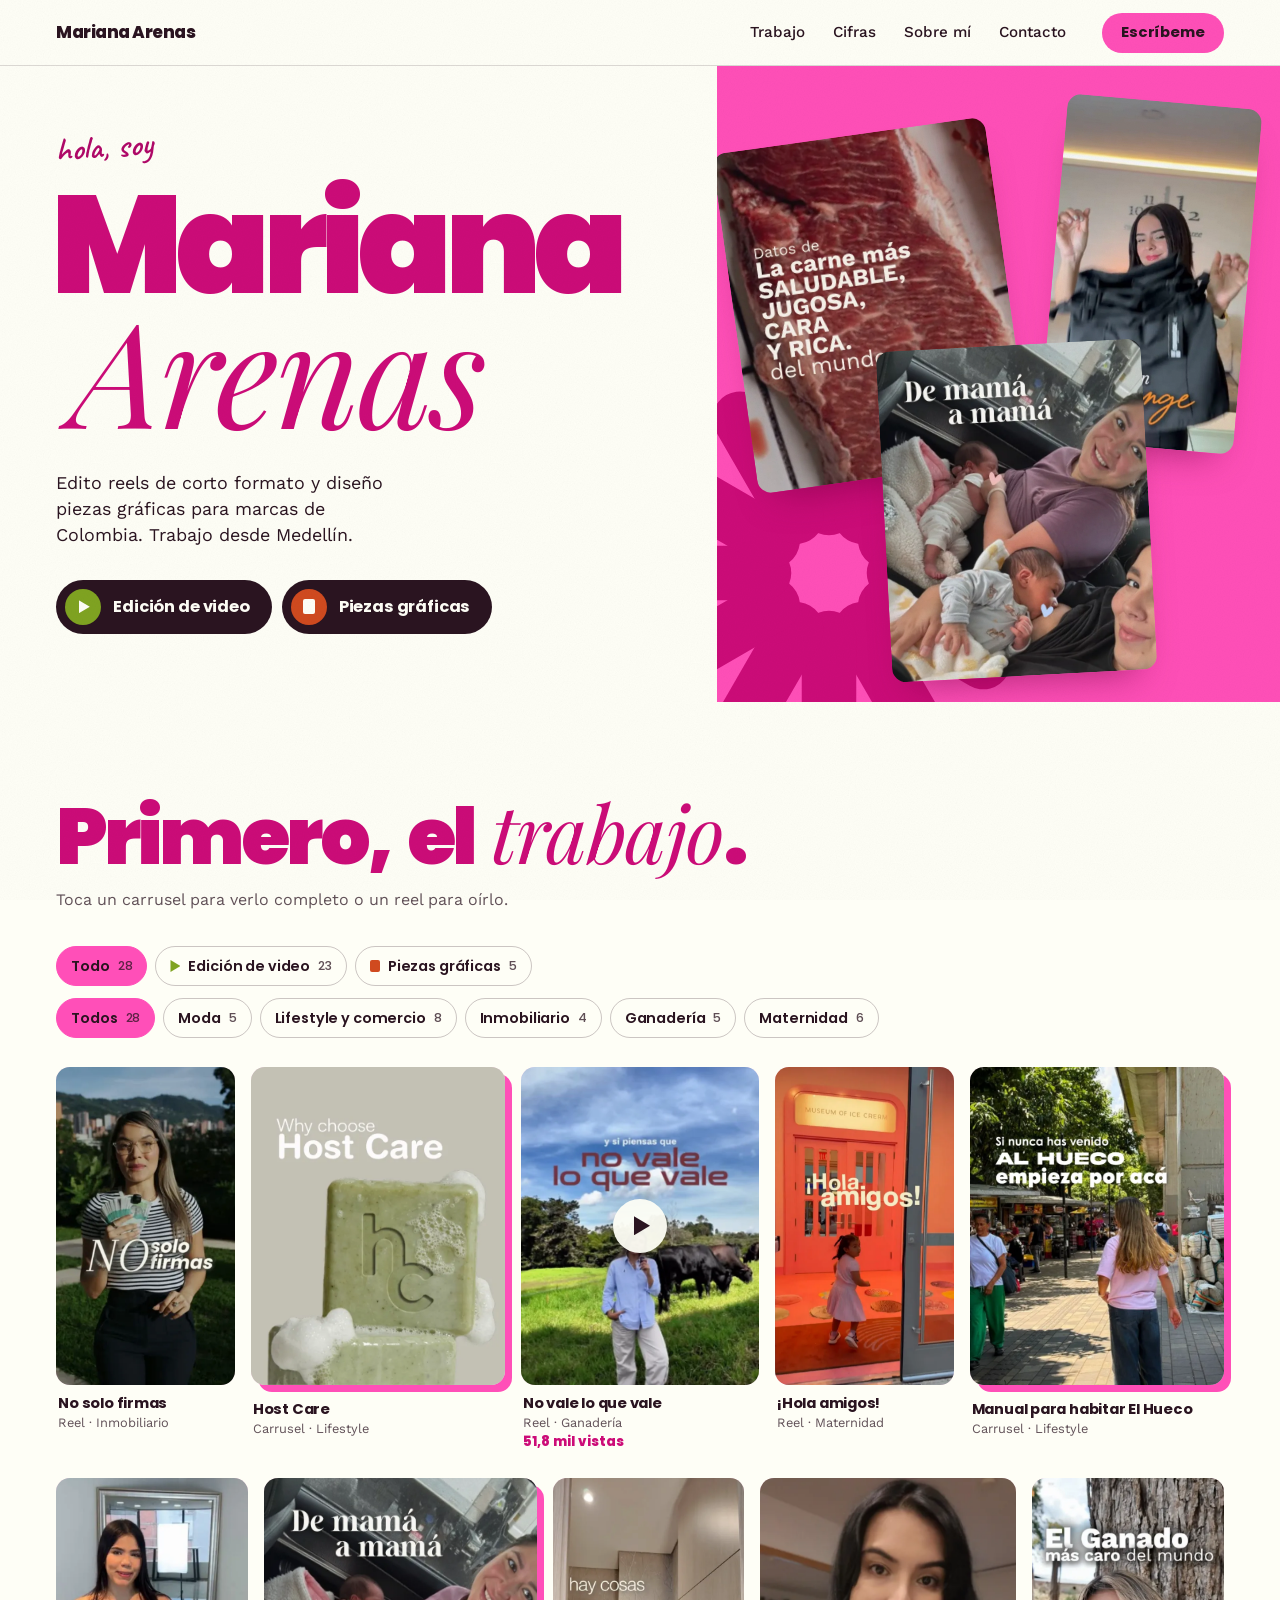
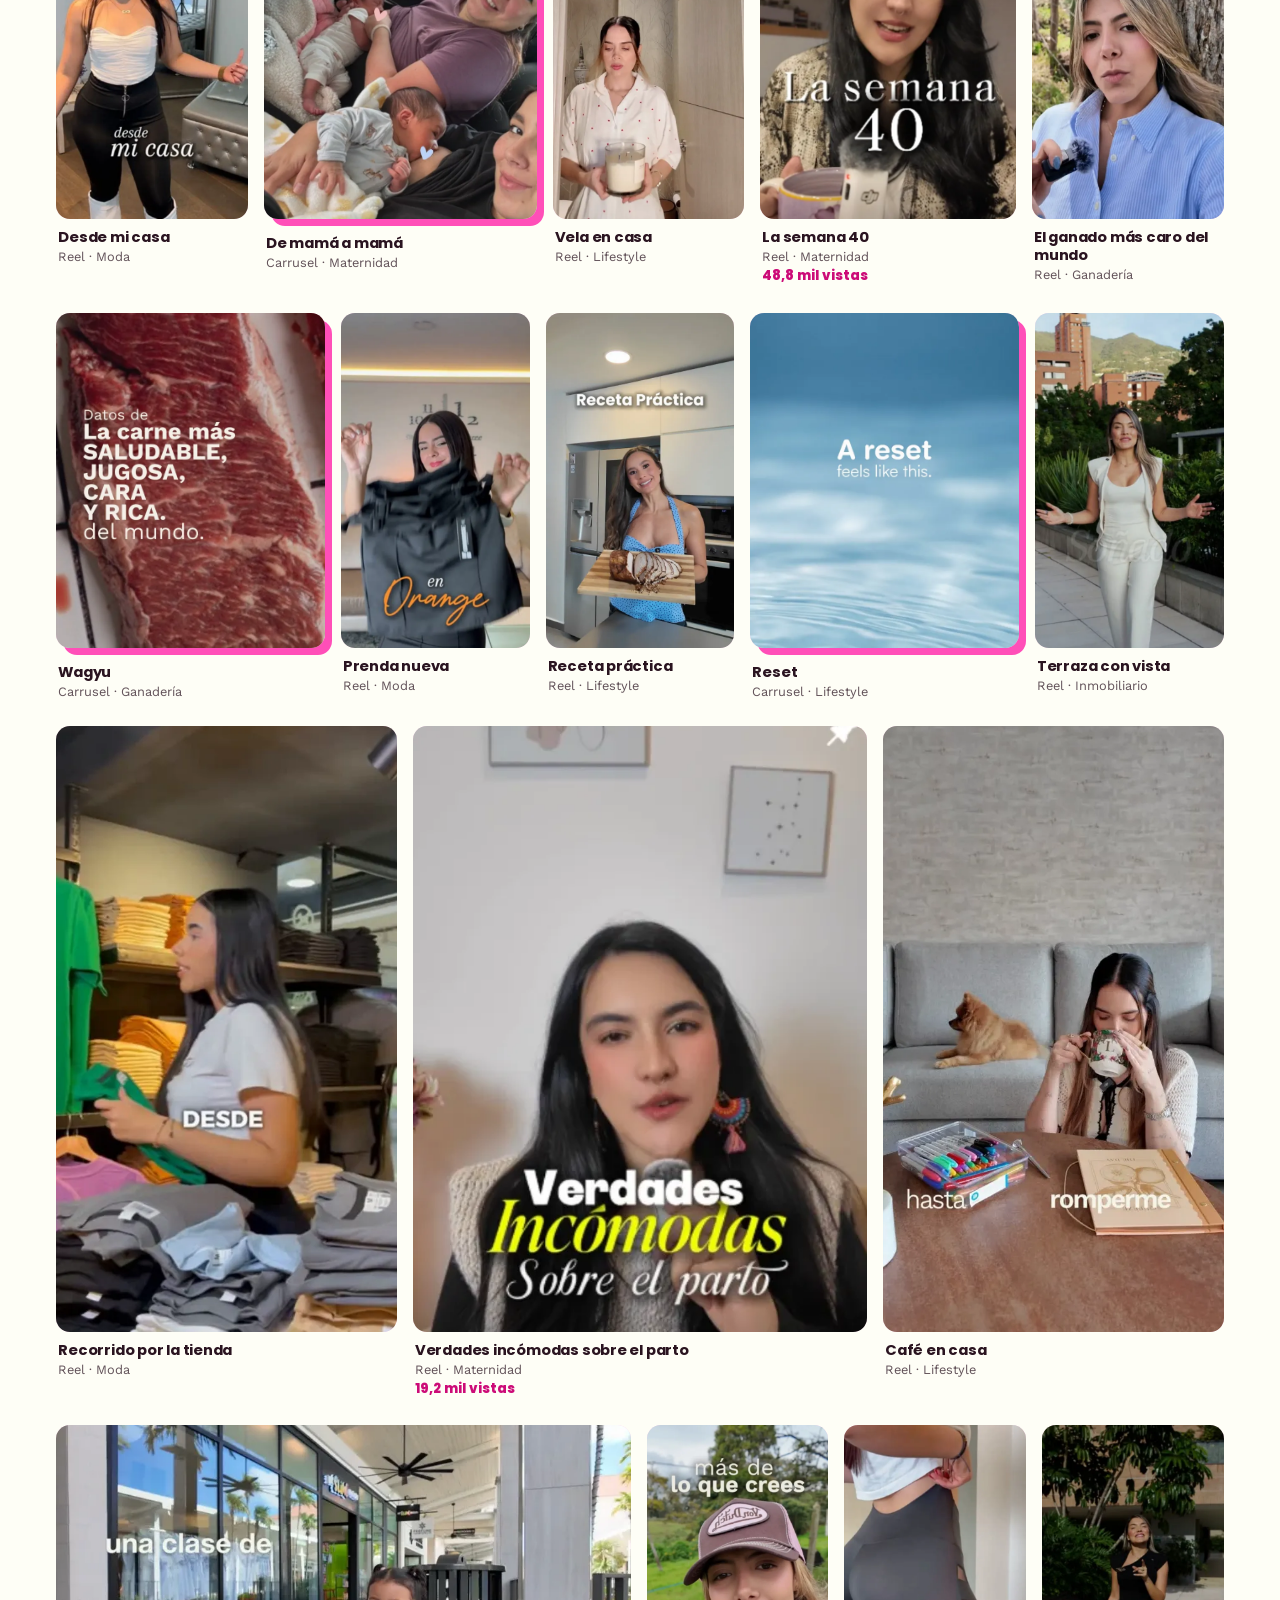
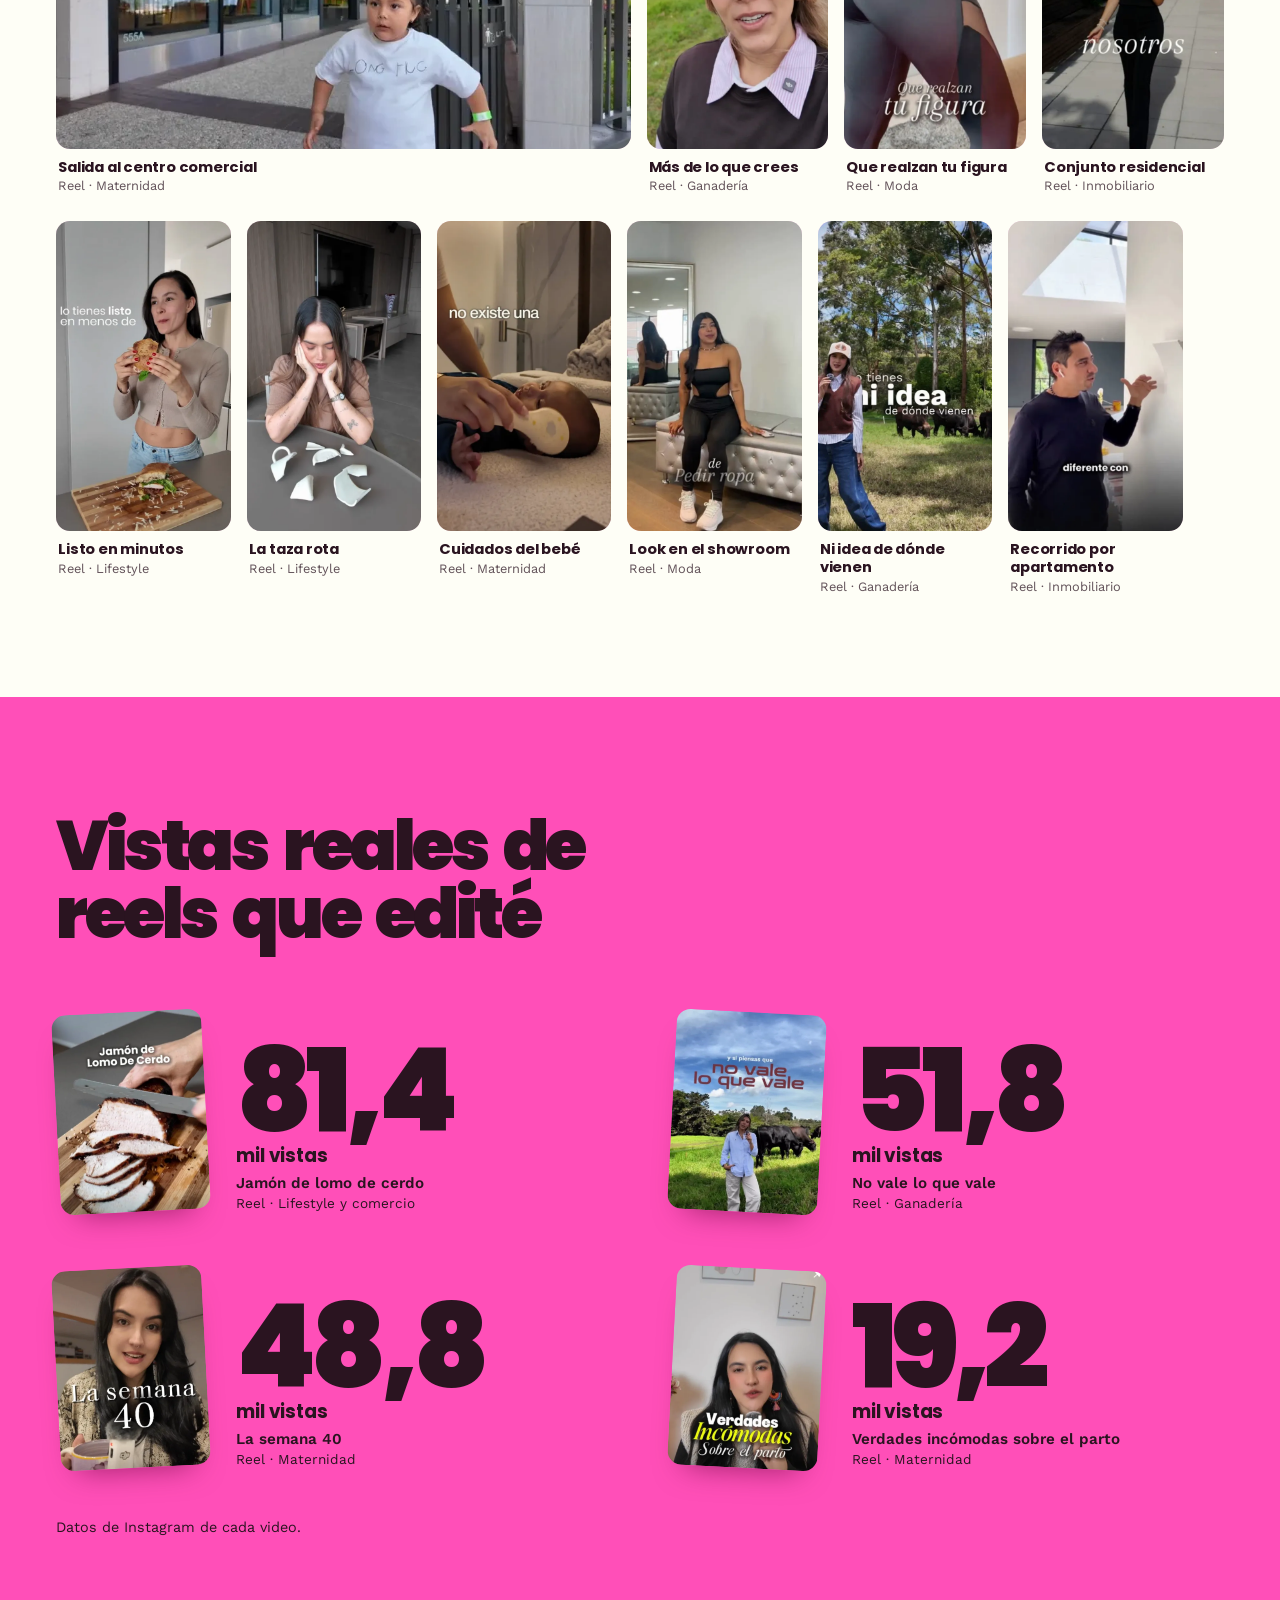
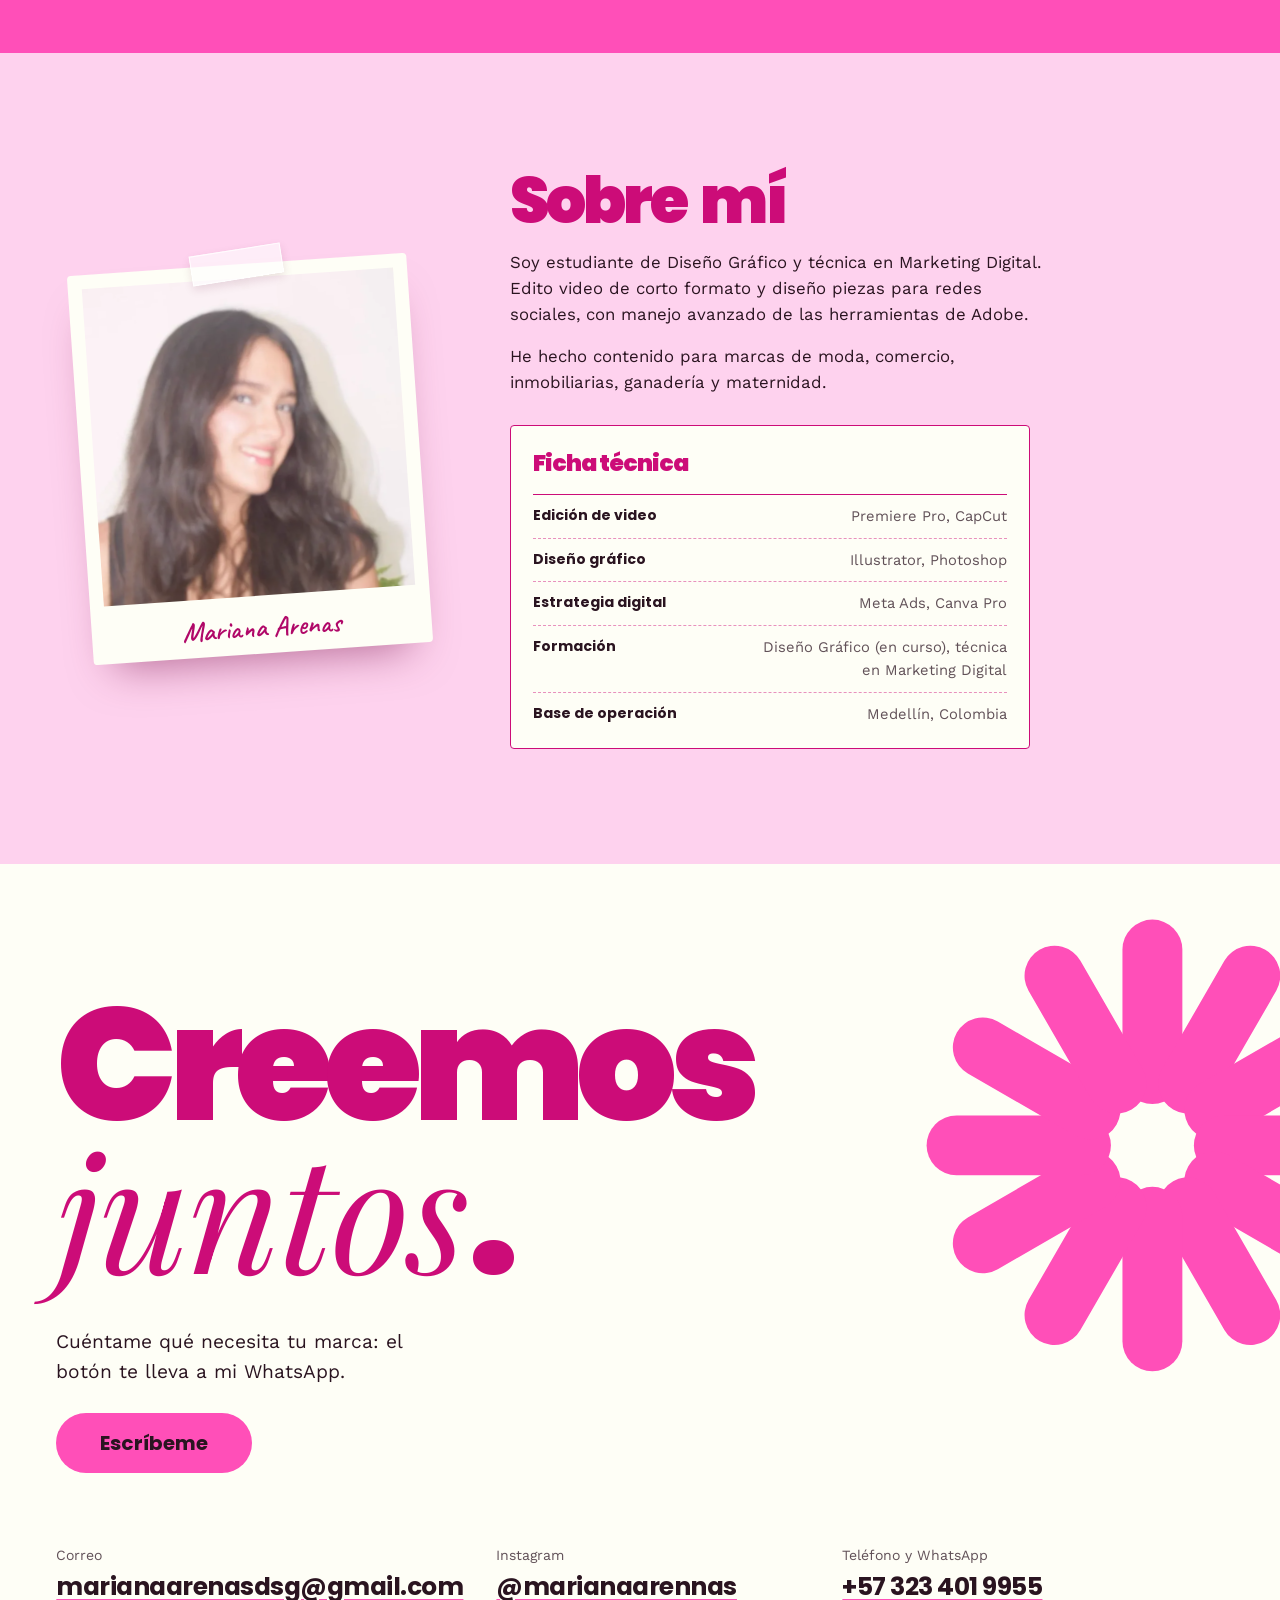
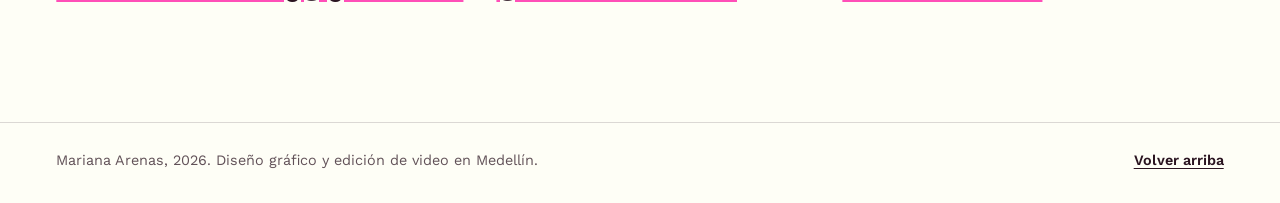
==== index.html @ 86a8c1e4 "first commit" ====
<!DOCTYPE html>
<html lang="es-CO">
<head>
<meta charset="UTF-8">
<meta name="viewport" content="width=device-width, initial-scale=1">
<title>Mariana Arenas | Edición de reels y piezas gráficas</title>
<meta name="description" content="Portafolio de Mariana Arenas, diseñadora gráfica en Medellín. Edición de reels de corto formato y piezas gráficas para marcas de moda, comercio, inmobiliario, ganadería y maternidad.">
<meta name="color-scheme" content="light">
<meta name="theme-color" content="#FF4FB8">
<meta property="og:type" content="website">
<meta property="og:locale" content="es_CO">
<meta property="og:title" content="Mariana Arenas | Reels y piezas gráficas">
<meta property="og:description" content="Edito reels de corto formato y diseño piezas gráficas para marcas de Colombia. Trabajo desde Medellín.">
<link rel="icon" href="data:image/svg+xml,%3Csvg xmlns='http://www.w3.org/2000/svg' viewBox='-50 -50 100 100'%3E%3Cg fill='%23CC0C78'%3E%3Crect x='-6.5' y='-49' width='13' height='40' rx='6.5'/%3E%3Crect x='-6.5' y='-49' width='13' height='40' rx='6.5' transform='rotate(30)'/%3E%3Crect x='-6.5' y='-49' width='13' height='40' rx='6.5' transform='rotate(60)'/%3E%3Crect x='-6.5' y='-49' width='13' height='40' rx='6.5' transform='rotate(90)'/%3E%3Crect x='-6.5' y='-49' width='13' height='40' rx='6.5' transform='rotate(120)'/%3E%3Crect x='-6.5' y='-49' width='13' height='40' rx='6.5' transform='rotate(150)'/%3E%3Crect x='-6.5' y='-49' width='13' height='40' rx='6.5' transform='rotate(180)'/%3E%3Crect x='-6.5' y='-49' width='13' height='40' rx='6.5' transform='rotate(210)'/%3E%3Crect x='-6.5' y='-49' width='13' height='40' rx='6.5' transform='rotate(240)'/%3E%3Crect x='-6.5' y='-49' width='13' height='40' rx='6.5' transform='rotate(270)'/%3E%3Crect x='-6.5' y='-49' width='13' height='40' rx='6.5' transform='rotate(300)'/%3E%3Crect x='-6.5' y='-49' width='13' height='40' rx='6.5' transform='rotate(330)'/%3E%3C/g%3E%3C/svg%3E">
<link rel="preconnect" href="https://fonts.googleapis.com">
<link rel="preconnect" href="https://fonts.gstatic.com" crossorigin>
<link rel="stylesheet" href="https://fonts.googleapis.com/css2?family=Caveat:wght@600&family=Playfair+Display:ital,wght@1,400;1,500&family=Poppins:wght@600;700;800;900&family=Work+Sans:wght@400;500;600&display=swap">
<link rel="preload" as="image" href="img/wagyu-portada.webp" type="image/webp">
<link rel="stylesheet" href="styles.css">
<script src="work.js" defer></script>
<script src="main.js" defer></script>
</head>
<body>

<!-- Ornamento floral de la identidad (se usa dos veces: portada y contacto) -->
<svg class="sprite" aria-hidden="true" focusable="false">
  <symbol id="flor" viewBox="-50 -50 100 100">
    <rect x="-6.5" y="-49" width="13" height="40" rx="6.5"/>
    <rect x="-6.5" y="-49" width="13" height="40" rx="6.5" transform="rotate(30)"/>
    <rect x="-6.5" y="-49" width="13" height="40" rx="6.5" transform="rotate(60)"/>
    <rect x="-6.5" y="-49" width="13" height="40" rx="6.5" transform="rotate(90)"/>
    <rect x="-6.5" y="-49" width="13" height="40" rx="6.5" transform="rotate(120)"/>
    <rect x="-6.5" y="-49" width="13" height="40" rx="6.5" transform="rotate(150)"/>
    <rect x="-6.5" y="-49" width="13" height="40" rx="6.5" transform="rotate(180)"/>
    <rect x="-6.5" y="-49" width="13" height="40" rx="6.5" transform="rotate(210)"/>
    <rect x="-6.5" y="-49" width="13" height="40" rx="6.5" transform="rotate(240)"/>
    <rect x="-6.5" y="-49" width="13" height="40" rx="6.5" transform="rotate(270)"/>
    <rect x="-6.5" y="-49" width="13" height="40" rx="6.5" transform="rotate(300)"/>
    <rect x="-6.5" y="-49" width="13" height="40" rx="6.5" transform="rotate(330)"/>
  </symbol>
</svg>

<a class="saltar" href="#trabajo">Saltar al trabajo</a>

<header class="cabecera">
  <a class="marca" href="#inicio">Mariana Arenas</a>
  <nav class="nav" aria-label="Secciones">
    <a href="#trabajo">Trabajo</a>
    <a href="#cifras">Cifras</a>
    <a href="#sobre-mi">Sobre mí</a>
    <a href="#contacto">Contacto</a>
  </nav>
  <a class="boton boton--rosa boton--compacto" href="https://wa.me/573234019955?text=Hola%20Mariana%2C%20vi%20tu%20portafolio%20y%20quiero%20hablar%20de%20un%20proyecto." target="_blank" rel="noopener">Escríbeme</a>
</header>

<main id="contenido">

  <!-- PORTADA -->
  <section class="hero" id="inicio" aria-labelledby="hero-titulo">
    <div class="hero__texto">
      <p class="hero__saludo">hola, soy</p>
      <h1 class="hero__titulo" id="hero-titulo">
        <span class="hero__nombre">Mariana</span>
        <span class="hero__apellido">Arenas</span>
      </h1>
      <p class="hero__lead">Edito reels de corto formato y diseño piezas gráficas para marcas de Colombia. Trabajo desde Medellín.</p>
      <div class="hero__servicios" role="group" aria-label="Ver trabajo por servicio">
        <a class="servicio servicio--video" href="#trabajo" data-ver-servicio="video">
          <span class="servicio__icono" aria-hidden="true"></span>
          Edición de video
        </a>
        <a class="servicio servicio--grafico" href="#trabajo" data-ver-servicio="grafico">
          <span class="servicio__icono" aria-hidden="true"></span>
          Piezas gráficas
        </a>
      </div>
    </div>

    <div class="hero__collage">
      <div class="collage__escenario">
        <svg class="flor flor--hero" aria-hidden="true" focusable="false"><use href="#flor"/></svg>
        <figure class="collage__pieza collage__pieza--macro">
          <img src="img/wagyu-portada.webp" width="640" height="800" fetchpriority="high"
               alt="Carrusel Wagyu: macro de carne marmoleada con el texto «Datos de la carne más saludable, jugosa, cara y rica del mundo».">
        </figure>
        <figure class="collage__pieza collage__pieza--reel">
          <img src="img/reel-moda-2.webp" width="540" height="1112"
               alt="Reel de moda: mujer mostrando una prenda negra, con el texto «en Orange».">
        </figure>
        <figure class="collage__pieza collage__pieza--mama">
          <img src="img/mama-portada.webp" width="640" height="800"
               alt="Carrusel De mamá a mamá: dos mamás lactando a sus bebés dentro de un carro.">
        </figure>
      </div>
    </div>
  </section>

  <!-- REJILLA DE TRABAJO -->
  <section class="trabajo" id="trabajo" aria-labelledby="trabajo-titulo" tabindex="-1">
    <div class="envoltura">
      <h2 class="titulo-seccion" id="trabajo-titulo">Primero, el <em class="serif">trabajo</em>.</h2>
      <p class="trabajo__ayuda" id="trabajo-ayuda">Toca un carrusel para verlo completo.</p>

      <div class="filtros" id="filtros" role="group" aria-label="Filtrar trabajo"></div>
      <p class="sr-only" id="filtros-estado" aria-live="polite"></p>

      <ul class="rejilla" id="rejilla" aria-label="Proyectos"></ul>
      <p class="rejilla__vacia" id="rejilla-vacia" hidden>No hay piezas con esa combinación todavía.</p>

      <noscript>
        <p class="rejilla__vacia">Activa JavaScript para ver la rejilla de trabajo, o mira mis reels en
          <a href="https://instagram.com/marianaarennas">@marianaarennas</a>.</p>
      </noscript>
    </div>
  </section>

  <!-- CIFRAS -->
  <section class="cifras" id="cifras" aria-labelledby="cifras-titulo">
    <div class="envoltura">
      <h2 class="cifras__titulo" id="cifras-titulo">Vistas reales de reels que edité</h2>
      <ul class="cifras__lista" id="cifras-lista"></ul>
      <p class="cifras__nota">Datos de Instagram de cada video.</p>
    </div>
  </section>

  <!-- SOBRE MÍ -->
  <section class="sobre" id="sobre-mi" aria-labelledby="sobre-titulo">
    <div class="sobre__envoltura">
      <figure class="polaroid">
        <span class="polaroid__cinta" aria-hidden="true"></span>
        <img src="img/mariana.webp" width="720" height="667" loading="lazy" decoding="async"
             alt="Retrato de Mariana Arenas sonriendo, con el cabello largo y ondulado.">
        <figcaption class="polaroid__nombre">Mariana Arenas</figcaption>
      </figure>

      <div class="sobre__texto">
        <h2 class="sobre__titulo" id="sobre-titulo">Sobre mí</h2>
        <p>Soy estudiante de Diseño Gráfico y técnica en Marketing Digital. Edito video de corto formato y diseño piezas para redes sociales, con manejo avanzado de las herramientas de Adobe.</p>
        <p>He hecho contenido para marcas de moda, comercio, inmobiliarias, ganadería y maternidad.</p>

        <div class="ficha">
          <h3 class="ficha__titulo">Ficha técnica</h3>
          <dl class="ficha__lista">
            <div><dt>Edición de video</dt><dd>Premiere Pro, CapCut</dd></div>
            <div><dt>Diseño gráfico</dt><dd>Illustrator, Photoshop</dd></div>
            <div><dt>Estrategia digital</dt><dd>Meta Ads, Canva Pro</dd></div>
            <div><dt>Formación</dt><dd>Diseño Gráfico (en curso), técnica en Marketing Digital</dd></div>
            <div><dt>Base de operación</dt><dd>Medellín, Colombia</dd></div>
          </dl>
        </div>
      </div>
    </div>
  </section>

  <!-- CONTACTO -->
  <section class="contacto" id="contacto" aria-labelledby="contacto-titulo">
    <svg class="flor flor--contacto" aria-hidden="true" focusable="false"><use href="#flor"/></svg>
    <div class="envoltura contacto__envoltura">
      <h2 class="contacto__titulo" id="contacto-titulo">Creemos <em class="serif">juntos</em>.</h2>
      <p class="contacto__lead">Cuéntame qué necesita tu marca: el botón te lleva a mi WhatsApp.</p>
      <a class="boton boton--rosa boton--grande" href="https://wa.me/573234019955?text=Hola%20Mariana%2C%20vi%20tu%20portafolio%20y%20quiero%20hablar%20de%20un%20proyecto." target="_blank" rel="noopener">Escríbeme</a>

      <ul class="canales">
        <li>
          <span class="canal__tipo">Correo</span>
          <a class="canal__dato" href="mailto:marianaarenasdsg@gmail.com">marianaarenasdsg@gmail.com</a>
        </li>
        <li>
          <span class="canal__tipo">Instagram</span>
          <a class="canal__dato" href="https://instagram.com/marianaarennas" target="_blank" rel="noopener">@marianaarennas</a>
        </li>
        <li>
          <span class="canal__tipo">Teléfono y WhatsApp</span>
          <a class="canal__dato" href="tel:+573234019955">+57 323 401 9955</a>
        </li>
      </ul>
    </div>
  </section>

</main>

<footer class="pie">
  <p>Mariana Arenas, 2026. Diseño gráfico y edición de video en Medellín.</p>
  <a href="#inicio">Volver arriba</a>
</footer>

<!-- Modal de proyecto: el embed de Canva se crea al abrir y se destruye al cerrar -->
<dialog class="modal" id="modal" aria-labelledby="modal-titulo">
  <div class="modal__panel">
    <button class="modal__cerrar" id="modal-cerrar" type="button" aria-label="Cerrar"><span aria-hidden="true"></span></button>
    <div class="modal__visor" id="modal-visor"></div>
    <div class="modal__info">
      <p class="modal__kicker" id="modal-kicker"></p>
      <h2 class="modal__titulo" id="modal-titulo"></h2>
      <p class="modal__meta" id="modal-meta"></p>
      <p class="modal__desc" id="modal-desc"></p>
      <div class="modal__acciones">
        <a class="boton boton--rosa" id="modal-escribeme" href="https://wa.me/573234019955" target="_blank" rel="noopener">Escríbeme</a>
        <a class="boton boton--linea" id="modal-canva" href="https://www.canva.com" target="_blank" rel="noopener" hidden>Abrir en Canva</a>
      </div>
    </div>
  </div>
</dialog>

</body>
</html>
---- styles.css ----
/* ============================================================
   TOKENS
   ============================================================ */
:root {
  --pink-bright: #FF4FB8;   /* protagonista: fondos plenos, estados activos */
  --pink-hot: #CC0C78;      /* titulares sobre crema, enlaces */
  --pink-deep: #B00868;     /* anillo de foco, hover */
  --pink-pastel: #FED2EE;   /* fondos suaves */
  --cream: #FEFEF6;         /* fondo base */
  --ink: #2A1420;           /* texto */
  --olive: #7FA321;         /* acento escaso: solo eje de video */
  --terracotta: #D04A1F;    /* acento escaso: solo eje gráfico */

  --ink-soft: rgb(42 20 32 / .74);
  --line: rgb(42 20 32 / .16);

  --f-display: 'Poppins', 'Arial Black', system-ui, sans-serif;
  --f-serif: 'Playfair Display', Georgia, 'Times New Roman', serif;
  --f-body: 'Work Sans', system-ui, -apple-system, 'Segoe UI', sans-serif;
  --f-script: 'Caveat', 'Segoe Print', cursive;

  --edge: clamp(16px, 4.4vw, 64px);
  --max: 1320px;
  --header-h: 58px;

  /* Forma: imágenes y tarjetas a 14px, botones y filtros en píldora. */
  --radius: 14px;
  --pill: 999px;

  --focus: var(--pink-deep);
  --ease: cubic-bezier(.22, 1, .36, 1);

  color-scheme: light;
}

@media (min-width: 768px) {
  :root { --header-h: 66px; }
}

/* ============================================================
   BASE
   ============================================================ */
*, *::before, *::after { box-sizing: border-box; }

html {
  -webkit-text-size-adjust: 100%;
  scroll-padding-top: calc(var(--header-h) + 12px);
}

@media (prefers-reduced-motion: no-preference) {
  html { scroll-behavior: smooth; }
}

html:has(.modal[open]) { overflow: hidden; }

body {
  margin: 0;
  background: var(--cream);
  color: var(--ink);
  font-family: var(--f-body);
  font-size: 1rem;
  line-height: 1.55;
  -webkit-font-smoothing: antialiased;
  text-rendering: optimizeLegibility;
}

/* Grano sutil sobre todo el sitio: capa fija, sin eventos */
body::after {
  content: '';
  position: fixed;
  inset: 0;
  z-index: 90;
  pointer-events: none;
  opacity: .07;
  mix-blend-mode: multiply;
  background-image: url("data:image/svg+xml,%3Csvg xmlns='http://www.w3.org/2000/svg' width='200' height='200'%3E%3Cfilter id='n'%3E%3CfeTurbulence type='fractalNoise' baseFrequency='.85' numOctaves='2' stitchTiles='stitch'/%3E%3CfeColorMatrix type='saturate' values='0'/%3E%3C/filter%3E%3Crect width='100%25' height='100%25' filter='url(%23n)'/%3E%3C/svg%3E");
}

[hidden] { display: none !important; }

img, svg, video { display: block; max-width: 100%; }
img { height: auto; }
button { font: inherit; color: inherit; }
h1, h2, h3, p, figure, dl, dd, ul { margin: 0; }
ul { padding: 0; list-style: none; }

a { color: var(--pink-hot); text-underline-offset: .18em; }
a:hover { color: var(--pink-deep); }

:focus-visible {
  outline: 3px solid var(--focus);
  outline-offset: 3px;
}
[tabindex="-1"]:focus { outline: none; }

.sr-only {
  position: absolute !important;
  width: 1px; height: 1px;
  padding: 0; margin: -1px;
  overflow: hidden; clip: rect(0 0 0 0);
  white-space: nowrap; border: 0;
}

.sprite { position: absolute; width: 0; height: 0; overflow: hidden; }

.envoltura {
  max-width: var(--max);
  margin-inline: auto;
}

/* Los titulares llevan tracking negativo; esto evita que las palabras se peguen. */
.hero__titulo, .titulo-seccion, .cifras__titulo, .sobre__titulo, .contacto__titulo, .modal__titulo {
  word-spacing: .1em;
}

.serif {
  font-family: var(--f-serif);
  font-style: italic;
  font-weight: 400;
  letter-spacing: -.01em;
}

.saltar {
  position: absolute;
  left: 12px; top: -60px;
  z-index: 100;
  padding: 10px 16px;
  border-radius: var(--pill);
  background: var(--ink);
  color: var(--cream);
  font-family: var(--f-display);
  font-weight: 700;
  text-decoration: none;
}
.saltar:focus { top: 10px; color: var(--cream); }

/* ============================================================
   BOTONES
   ============================================================ */
.boton {
  display: inline-flex;
  align-items: center;
  justify-content: center;
  gap: .5em;
  min-height: 48px;
  padding: .7em 1.5em;
  border: 2px solid transparent;
  border-radius: var(--pill);
  font-family: var(--f-display);
  font-weight: 700;
  font-size: 1rem;
  letter-spacing: -.01em;
  line-height: 1.1;
  text-decoration: none;
  white-space: nowrap;
  cursor: pointer;
  transition: transform .2s var(--ease), background-color .2s, color .2s, border-color .2s;
}
.boton:active { transform: scale(.97); }

.boton--rosa { background: var(--pink-bright); color: var(--ink); }
.boton--rosa:hover { background: var(--pink-deep); color: var(--cream); }

.boton--linea { border-color: var(--ink); background: transparent; color: var(--ink); }
.boton--linea:hover { background: var(--ink); color: var(--cream); }

.boton--compacto { min-height: 40px; padding: .5em 1.15em; font-size: .92rem; }
.boton--grande { min-height: 60px; padding: .8em 2.1em; font-size: clamp(1.05rem, 1.6vw, 1.25rem); }

/* ============================================================
   CABECERA
   ============================================================ */
.cabecera {
  position: sticky;
  top: 0;
  z-index: 50;
  height: var(--header-h);
  display: flex;
  align-items: center;
  gap: clamp(16px, 3vw, 36px);
  padding-inline: var(--edge);
  background: rgb(254 254 246 / .92);
  -webkit-backdrop-filter: blur(10px);
  backdrop-filter: blur(10px);
  border-bottom: 1px solid var(--line);
}

.marca {
  margin-right: auto;
  font-family: var(--f-display);
  font-weight: 800;
  font-size: 1.05rem;
  letter-spacing: -.03em;
  color: var(--ink);
  text-decoration: none;
  white-space: nowrap;
}
.marca:hover { color: var(--pink-hot); }

.nav { display: none; gap: clamp(16px, 2.2vw, 30px); }
.nav a {
  color: var(--ink);
  font-weight: 500;
  font-size: .95rem;
  text-decoration: none;
}
.nav a:hover {
  color: var(--pink-deep);
  text-decoration: underline;
  text-decoration-thickness: 2px;
}

@media (min-width: 768px) {
  .nav { display: flex; }
}

/* ============================================================
   PORTADA
   ============================================================ */
.hero {
  display: grid;
  grid-template-columns: minmax(0, 1fr);
}

.hero__texto {
  display: flex;
  flex-direction: column;
  justify-content: center;
  gap: 18px;
  padding: 30px var(--edge) 34px;
}

.hero__saludo {
  font-family: var(--f-script);
  font-weight: 600;
  font-size: clamp(1.7rem, 2.6vw, 2.4rem);
  line-height: 1;
  color: var(--pink-deep);
  transform: rotate(-4deg);
  transform-origin: left bottom;
  margin-bottom: -10px;
}

.hero__titulo {
  display: flex;
  flex-direction: column;
  color: var(--pink-hot);
}

.hero__nombre {
  font-family: var(--f-display);
  font-weight: 900;
  font-size: 21vw;
  line-height: .86;
  letter-spacing: -.055em;
  margin-left: -.04em;
}

.hero__apellido {
  font-family: var(--f-serif);
  font-style: italic;
  font-weight: 400;
  font-size: 22vw;
  line-height: 1;
  letter-spacing: -.02em;
  padding-left: .1em;
  margin-top: -.06em;
}

.hero__lead {
  max-width: 30ch;
  font-size: clamp(1.06rem, 1.4vw, 1.3rem);
  line-height: 1.45;
}

.hero__servicios {
  display: flex;
  flex-wrap: wrap;
  gap: 10px;
  margin-top: 4px;
}

.servicio {
  display: inline-flex;
  align-items: center;
  gap: 12px;
  min-height: 54px;
  padding: 8px 22px 8px 9px;
  border-radius: var(--pill);
  background: var(--ink);
  color: var(--cream);
  font-family: var(--f-display);
  font-weight: 700;
  font-size: 1.02rem;
  letter-spacing: -.01em;
  text-decoration: none;
  white-space: nowrap;
  transition: transform .2s var(--ease), background-color .2s;
}
.servicio:hover { background: var(--pink-deep); color: var(--cream); }
@media (max-width: 519px) {
  .servicio { flex: 1 1 100%; }
}
.servicio:active { transform: scale(.97); }

.servicio__icono {
  position: relative;
  flex: none;
  width: 36px;
  height: 36px;
  border-radius: 50%;
  background: var(--olive);
}
.servicio__icono::after {
  content: '';
  position: absolute;
  inset: 0;
  margin: auto;
  width: 11px;
  height: 13px;
  translate: 1px 0;
  background: var(--cream);
  clip-path: polygon(0 0, 100% 50%, 0 100%);
}
.servicio--grafico .servicio__icono { background: var(--terracotta); }
.servicio--grafico .servicio__icono::after {
  width: 12px;
  height: 15px;
  translate: 0 0;
  clip-path: none;
  border-radius: 2px;
}

/* Collage: bloque plano de rosa con piezas reales encima */
.hero__collage {
  position: relative;
  overflow: hidden;
  display: grid;
  place-items: center;
  background: var(--pink-bright);
  min-height: 250px;
  padding: 18px var(--edge);
}

.collage__escenario {
  position: relative;
  width: min(100%, 440px);
  aspect-ratio: 1.55;
}

.flor {
  fill: var(--pink-hot);
}

.flor--hero {
  position: absolute;
  width: min(64%, 250px);
  aspect-ratio: 1;
  height: auto;
  left: 50%;
  top: 50%;
  translate: -50% -50%;
}

.collage__pieza {
  position: absolute;
  overflow: hidden;
  border-radius: var(--radius);
  box-shadow: 0 22px 36px -20px rgb(110 0 60 / .55);
}
.collage__pieza img { width: 100%; height: 100%; object-fit: cover; }

.collage__pieza--macro { width: 30%; aspect-ratio: 4 / 5; left: 6%; top: 12%; rotate: -8deg; }
.collage__pieza--reel  { width: 22%; aspect-ratio: 9 / 16; left: 39%; top: 2%; rotate: 5deg; z-index: 2; }
.collage__pieza--mama  { width: 31%; aspect-ratio: 4 / 5; left: 64%; top: 15%; rotate: -3deg; z-index: 3; }

@media (min-width: 768px) {
  .hero {
    grid-template-columns: minmax(0, 1.12fr) minmax(0, .88fr);
    min-height: clamp(560px, calc(78svh - var(--header-h)), 780px);
  }
  .hero__texto { padding: clamp(36px, 5vw, 80px) var(--edge); gap: clamp(18px, 2.2vw, 28px); }
  .hero__nombre { font-size: min(10.8vw, 9.6rem); }
  .hero__apellido { font-size: min(11.4vw, 10.2rem); }
  .hero__collage { padding: 32px; }
  .collage__escenario { width: min(100%, 600px); aspect-ratio: .9; }
  .flor--hero { width: 84%; left: 16%; top: 84%; }
  .collage__pieza--macro { width: 55%; left: -3%; top: 5%; }
  .collage__pieza--reel  { width: 39%; left: 61%; top: -1%; }
  .collage__pieza--mama  { width: 53%; left: 27%; top: 43%; }
}

/* ============================================================
   REJILLA DE TRABAJO
   ============================================================ */
.trabajo {
  padding: clamp(52px, 7vw, 96px) var(--edge) clamp(56px, 8vw, 110px);
}

.titulo-seccion {
  font-family: var(--f-display);
  font-weight: 900;
  font-size: clamp(2.6rem, 6.2vw, 5.4rem);
  line-height: 1;
  letter-spacing: -.05em;
  color: var(--pink-hot);
  padding-bottom: .08em;
}
.titulo-seccion .serif { letter-spacing: -.02em; }

.trabajo__ayuda {
  margin-top: 6px;
  color: var(--ink-soft);
  font-size: 1rem;
}

.filtros {
  display: flex;
  flex-direction: column;
  gap: 6px;
  margin: 22px calc(var(--edge) * -1) 18px;
}

.filtros__grupo {
  display: flex;
  gap: 8px;
  overflow-x: auto;
  padding: 7px var(--edge);
  scrollbar-width: none;
}
.filtros__grupo::-webkit-scrollbar { display: none; }

.chip {
  flex: none;
  display: inline-flex;
  align-items: center;
  gap: 8px;
  min-height: 42px;
  padding: 6px 16px;
  border: 1.5px solid rgb(42 20 32 / .24);
  border-radius: var(--pill);
  background: transparent;
  color: var(--ink);
  font-family: var(--f-display);
  font-weight: 600;
  font-size: .9rem;
  letter-spacing: -.01em;
  white-space: nowrap;
  cursor: pointer;
  transition: background-color .15s, border-color .15s;
}
.chip:hover:not(:disabled) { border-color: var(--pink-deep); }
.chip[aria-pressed="true"] { background: var(--pink-bright); border-color: var(--pink-bright); }
.chip:disabled { opacity: .4; cursor: not-allowed; }

.chip__n {
  font-weight: 500;
  font-size: .78rem;
  font-variant-numeric: tabular-nums;
  opacity: .75;
}

.chip__icono { flex: none; width: 10px; height: 12px; }
.chip__icono--video { background: var(--olive); clip-path: polygon(0 0, 100% 50%, 0 100%); }
.chip__icono--grafico { width: 10px; background: var(--terracotta); border-radius: 2px; }

@media (min-width: 768px) {
  .filtros {
    flex-direction: row;
    flex-wrap: wrap;
    align-items: center;
    gap: 2px 28px;
    margin-inline: 0;
  }
  .filtros__grupo { flex: none; max-width: 100%; flex-wrap: wrap; overflow: visible; padding: 5px 0; }
  .chip { min-height: 40px; padding: 5px 14px; }
}

/* Con pantalla ancha los dos grupos caben en una línea y la barra acompaña el scroll. */
@media (min-width: 1280px) {
  .filtros {
    position: sticky;
    top: var(--header-h);
    z-index: 20;
    padding: 6px 0;
    background: rgb(254 254 246 / .94);
    -webkit-backdrop-filter: blur(8px);
    backdrop-filter: blur(8px);
  }
}

/* Rejilla justificada: cada pieza conserva su proporción real
   y todas las de una fila comparten la misma altura. */
.rejilla {
  --row: 150px;
  --gap: 8px;
  display: flex;
  flex-wrap: wrap;
  align-items: flex-start;
  gap: 20px var(--gap);
}
.rejilla::after {
  content: '';
  flex: 1000 1 0px;
}

@media (min-width: 600px) { .rejilla { --row: 230px; --gap: 12px; } }
@media (min-width: 900px) { .rejilla { --row: 270px; --gap: 14px; row-gap: 26px; } }
@media (min-width: 1200px) { .rejilla { --row: 310px; --gap: 16px; } }

.tarjeta {
  --a: .5625;
  flex: var(--a) 1 calc(var(--a) * var(--row));
  min-width: 0;
}
.tarjeta[hidden] { display: none; }

.tarjeta__boton {
  display: block;
  width: 100%;
  margin: 0;
  padding: 0;
  border: 0;
  border-radius: var(--radius);
  background: none;
  color: inherit;
  text-align: left;
  cursor: pointer;
}
.tarjeta__boton--estatica { cursor: default; }

.tarjeta__media {
  position: relative;
  display: block;
  aspect-ratio: var(--a);
  overflow: hidden;
  border-radius: var(--radius);
  background: var(--pink-pastel);
  transition: outline-color .15s;
  outline: 3px solid transparent;
  outline-offset: 3px;
}
.tarjeta__media img,
.tarjeta__media video {
  position: absolute;
  inset: 0;
  width: 100%;
  height: 100%;
  object-fit: cover;
}
.tarjeta__media img { transition: transform .6s var(--ease); }

/* Los carruseles se ven como un mazo de páginas */
.tarjeta--grafico .tarjeta__media { box-shadow: 5px 5px 0 var(--pink-bright); }
@media (min-width: 600px) {
  .tarjeta--grafico .tarjeta__media { box-shadow: 7px 7px 0 var(--pink-bright); }
}

button.tarjeta__boton:hover .tarjeta__media { outline-color: var(--pink-deep); }
button.tarjeta__boton:hover .tarjeta__media img { transform: scale(1.035); }
button.tarjeta__boton:focus-visible { outline-offset: 5px; }

.tarjeta__play {
  position: absolute;
  z-index: 2;
  left: 50%;
  top: 50%;
  width: 54px;
  height: 54px;
  translate: -50% -50%;
  border-radius: 50%;
  background: rgb(254 254 246 / .94);
  box-shadow: 0 10px 24px -10px rgb(42 20 32 / .6);
  transition: opacity .2s, scale .2s var(--ease);
}
.tarjeta__play::before {
  content: '';
  position: absolute;
  inset: 0;
  margin: auto;
  width: 16px;
  height: 19px;
  translate: 2px 0;
  background: var(--ink);
  clip-path: polygon(0 0, 100% 50%, 0 100%);
}
button.tarjeta__boton:hover .tarjeta__play { scale: 1.08; }
.tarjeta.is-playing .tarjeta__play { opacity: 0; }
.tarjeta.sin-video .tarjeta__play { display: none; }

.tarjeta__pie {
  display: flex;
  flex-direction: column;
  gap: 1px;
  padding: 10px 2px 0;
}
.tarjeta--grafico .tarjeta__pie { padding-top: 16px; }

.tarjeta__titulo {
  font-family: var(--f-display);
  font-weight: 700;
  font-size: .92rem;
  line-height: 1.22;
  letter-spacing: -.015em;
}
.tarjeta__detalle {
  font-size: .8rem;
  line-height: 1.35;
  color: var(--ink-soft);
}
.tarjeta__vistas {
  font-family: var(--f-display);
  font-weight: 800;
  font-size: .82rem;
  color: var(--pink-hot);
}

.rejilla__vacia {
  padding: 32px 0;
  color: var(--ink-soft);
}

@media (max-width: 599px) {
  .tarjeta__titulo { font-size: .8rem; }
  .tarjeta__detalle, .tarjeta__vistas { font-size: .72rem; }
  .tarjeta__play { width: 44px; height: 44px; }
}

/* ============================================================
   CIFRAS
   ============================================================ */
.cifras {
  --focus: var(--ink);
  background: var(--pink-bright);
  color: var(--ink);
  padding: clamp(60px, 9vw, 120px) var(--edge);
}

.cifras__titulo {
  max-width: 13ch;
  font-family: var(--f-display);
  font-weight: 900;
  font-size: clamp(2.3rem, 5.4vw, 4.8rem);
  line-height: .98;
  letter-spacing: -.05em;
}

.cifras__lista {
  display: grid;
  grid-template-columns: minmax(0, 1fr);
  gap: 30px;
  margin-top: clamp(34px, 5vw, 64px);
}

.cifra {
  display: grid;
  grid-template-columns: clamp(92px, 12vw, 150px) minmax(0, 1fr);
  align-items: end;
  gap: clamp(16px, 2.4vw, 30px);
}

.cifra__img {
  overflow: hidden;
  border-radius: var(--radius);
  aspect-ratio: 3 / 4;
  rotate: -3deg;
  box-shadow: 0 18px 30px -18px rgb(90 0 50 / .6);
}
.cifra:nth-child(even) .cifra__img { rotate: 3deg; }
.cifra__img img { width: 100%; height: 100%; object-fit: cover; }

.cifra__numero {
  font-family: var(--f-display);
  font-weight: 900;
  font-size: clamp(3.6rem, 9vw, 8.2rem);
  line-height: .82;
  letter-spacing: -.06em;
  font-variant-numeric: tabular-nums;
}
.cifra__unidad {
  display: block;
  margin-top: .5em;
  font-family: var(--f-display);
  font-weight: 700;
  font-size: max(.9rem, .16em);
  letter-spacing: -.01em;
}

.cifra__pie {
  display: flex;
  flex-direction: column;
  margin-top: 10px;
  font-size: .95rem;
  line-height: 1.35;
}
.cifra__titulo { font-weight: 600; }
.cifra__sector { font-size: .85rem; }

.cifras__nota {
  margin-top: clamp(30px, 4vw, 48px);
  font-size: .9rem;
}

@media (min-width: 900px) {
  .cifras__lista { grid-template-columns: repeat(2, minmax(0, 1fr)); gap: 56px 64px; }
}

/* ============================================================
   SOBRE MÍ
   ============================================================ */
.sobre {
  background: var(--pink-pastel);
  padding: clamp(64px, 9vw, 120px) var(--edge);
}

.sobre__envoltura {
  display: grid;
  grid-template-columns: minmax(0, 1fr);
  gap: 48px;
  max-width: 1120px;
  margin-inline: auto;
}

.polaroid {
  position: relative;
  justify-self: center;
  width: min(100%, 300px);
  padding: 14px 14px 58px;
  border-radius: 4px;
  background: var(--cream);
  rotate: -4deg;
  box-shadow: 0 26px 44px -22px rgb(110 0 60 / .5);
}
.polaroid img {
  width: 100%;
  aspect-ratio: 1 / 1.02;
  object-fit: cover;
  object-position: 50% 30%;
}
.polaroid__cinta {
  position: absolute;
  top: -15px;
  left: 50%;
  width: 92px;
  height: 30px;
  translate: -50% 0;
  rotate: -5deg;
  background: rgb(255 255 255 / .6);
  border: 1px solid rgb(255 255 255 / .85);
  box-shadow: 0 4px 10px rgb(90 0 50 / .12);
}
.polaroid__nombre {
  position: absolute;
  left: 0;
  right: 0;
  bottom: 12px;
  text-align: center;
  font-family: var(--f-script);
  font-weight: 600;
  font-size: 1.75rem;
  line-height: 1;
  color: var(--pink-deep);
}

.sobre__texto > p {
  max-width: 54ch;
  margin-top: 16px;
  font-size: clamp(1.05rem, 1.3vw, 1.18rem);
}

.sobre__titulo {
  font-family: var(--f-display);
  font-weight: 900;
  font-size: clamp(2.4rem, 5vw, 4.2rem);
  line-height: 1;
  letter-spacing: -.05em;
  color: var(--pink-hot);
}

.ficha {
  max-width: 520px;
  margin-top: 30px;
  padding: 20px 22px 12px;
  border: 1.5px solid var(--pink-hot);
  border-radius: 4px;
  background: var(--cream);
}
.ficha__titulo {
  padding-bottom: 12px;
  border-bottom: 1.5px solid var(--pink-hot);
  font-family: var(--f-display);
  font-weight: 900;
  font-size: 1.45rem;
  letter-spacing: -.04em;
  color: var(--pink-hot);
}
.ficha__lista > div {
  display: grid;
  grid-template-columns: minmax(0, 1fr) minmax(0, 1.25fr);
  gap: 12px;
  padding: 10px 0;
}
.ficha__lista > div + div { border-top: 1px dashed rgb(204 12 120 / .45); }
.ficha__lista dt {
  font-family: var(--f-display);
  font-weight: 700;
  font-size: .88rem;
}
.ficha__lista dd {
  font-size: .92rem;
  text-align: right;
  color: var(--ink-soft);
}

@media (min-width: 860px) {
  .sobre__envoltura {
    grid-template-columns: minmax(240px, 340px) minmax(0, 1fr);
    gap: clamp(48px, 7vw, 100px);
    align-items: center;
  }
  .polaroid { width: 100%; }
}

/* ============================================================
   CONTACTO
   ============================================================ */
.contacto {
  position: relative;
  overflow: hidden;
  isolation: isolate;
  padding: clamp(72px, 10vw, 140px) var(--edge) clamp(64px, 9vw, 120px);
}

.flor--contacto {
  position: absolute;
  z-index: -1;
  width: clamp(200px, 36vw, 500px);
  aspect-ratio: 1;
  height: auto;
  right: -8%;
  top: 6%;
  fill: var(--pink-bright);
}

.contacto__titulo {
  font-family: var(--f-display);
  font-weight: 900;
  font-size: clamp(3.4rem, 12.5vw, 11rem);
  line-height: .9;
  letter-spacing: -.055em;
  color: var(--pink-hot);
  padding-bottom: .12em;
}

.contacto__lead {
  max-width: 34ch;
  margin: 18px 0 26px;
  font-size: clamp(1.08rem, 1.5vw, 1.3rem);
}

.canales {
  display: grid;
  grid-template-columns: minmax(0, 1fr);
  gap: 22px;
  margin-top: clamp(40px, 6vw, 72px);
  max-width: 1100px;
}
.canales li { display: flex; flex-direction: column; gap: 2px; }
.canal__tipo {
  font-size: .88rem;
  color: var(--ink-soft);
}
.canal__dato {
  font-family: var(--f-display);
  font-weight: 700;
  font-size: clamp(1.08rem, 2vw, 1.55rem);
  letter-spacing: -.02em;
  color: var(--ink);
  text-decoration: underline;
  text-decoration-color: var(--pink-bright);
  text-decoration-thickness: 3px;
  overflow-wrap: anywhere;
}
.canal__dato:hover { color: var(--pink-deep); text-decoration-color: var(--pink-deep); }

@media (min-width: 900px) {
  .canales { grid-template-columns: 1.3fr 1fr 1fr; gap: 32px; }
}

/* En pantallas angostas el ornamento sube a la esquina para no tapar el titular. */
@media (max-width: 459px) {
  .contacto { padding-top: 150px; }
  .flor--contacto { width: 170px; top: -24px; right: -46px; }
}

/* ============================================================
   PIE
   ============================================================ */
.pie {
  display: flex;
  flex-wrap: wrap;
  justify-content: space-between;
  gap: 10px 24px;
  padding: 26px var(--edge) 32px;
  border-top: 1px solid var(--line);
  font-size: .9rem;
  color: var(--ink-soft);
}
.pie a { color: var(--ink); font-weight: 600; }

/* ============================================================
   MODAL
   ============================================================ */
.modal {
  width: 100vw;
  max-width: none;
  height: 100dvh;
  max-height: none;
  margin: 0;
  padding: 0;
  border: 0;
  background: var(--cream);
  color: var(--ink);
  overflow: hidden;
}
.modal::backdrop {
  background: rgb(42 20 32 / .74);
  -webkit-backdrop-filter: blur(6px);
  backdrop-filter: blur(6px);
}
.modal[open] { animation: modal-entra .3s var(--ease); }
@keyframes modal-entra {
  from { opacity: 0; transform: translateY(14px) scale(.985); }
}

.modal__panel {
  position: relative;
  height: 100%;
  overflow-y: auto;
  overscroll-behavior: contain;
}

.modal__cerrar {
  position: absolute;
  z-index: 3;
  top: 12px;
  right: 12px;
  width: 46px;
  height: 46px;
  border: 0;
  border-radius: 50%;
  background: var(--cream);
  box-shadow: 0 6px 18px -8px rgb(42 20 32 / .5);
  cursor: pointer;
  transition: background-color .15s;
}
.modal__cerrar span,
.modal__cerrar span::before {
  position: absolute;
  inset: 0;
  margin: auto;
  width: 20px;
  height: 2.5px;
  border-radius: 2px;
  background: var(--ink);
  rotate: 45deg;
}
.modal__cerrar span::before { content: ''; rotate: 90deg; }
.modal__cerrar:hover { background: var(--pink-bright); }

.modal__visor {
  display: grid;
  place-items: center;
  padding: 16px;
  background: var(--pink-pastel);
}

.visor {
  width: min(100%, calc((100dvh - 240px) * var(--ar, .8)));
  min-width: 0;
}

.visor__pista {
  display: flex;
  overflow-x: auto;
  scroll-snap-type: x mandatory;
  overscroll-behavior-x: contain;
  border-radius: 10px;
  scrollbar-width: none;
}
.visor__pista::-webkit-scrollbar { display: none; }

.visor__pagina {
  flex: 0 0 100%;
  aspect-ratio: var(--aspecto, 4 / 5);
  scroll-snap-align: start;
  background: var(--cream);
}
.visor__pagina img { width: 100%; height: 100%; object-fit: contain; }

.visor__controles {
  display: flex;
  align-items: center;
  justify-content: center;
  gap: 18px;
  margin-top: 12px;
}
.visor__flecha {
  width: 46px;
  height: 46px;
  border: 2px solid var(--ink);
  border-radius: 50%;
  background: transparent;
  font-family: var(--f-display);
  font-weight: 700;
  font-size: 1.1rem;
  cursor: pointer;
  transition: background-color .15s, color .15s;
}
.visor__flecha:hover:not(:disabled) { background: var(--ink); color: var(--cream); }
.visor__flecha:disabled { opacity: .3; cursor: default; }
.visor__contador {
  min-width: 4ch;
  text-align: center;
  font-family: var(--f-display);
  font-weight: 700;
  font-variant-numeric: tabular-nums;
}

.visor__embed {
  width: 100%;
  aspect-ratio: var(--aspecto, 4 / 5);
  border-radius: 10px;
  overflow: hidden;
  background: var(--cream);
}
.visor__embed iframe { width: 100%; height: 100%; border: 0; }

.modal__info {
  padding: 24px var(--edge) 36px;
}
.modal__kicker {
  font-family: var(--f-display);
  font-weight: 700;
  font-size: .9rem;
  color: var(--terracotta);
}
.modal__titulo {
  margin-top: 4px;
  font-family: var(--f-display);
  font-weight: 900;
  font-size: clamp(1.9rem, 3vw, 2.6rem);
  line-height: 1.02;
  letter-spacing: -.045em;
  color: var(--pink-hot);
}
.modal__meta {
  margin-top: 8px;
  font-size: .9rem;
  color: var(--ink-soft);
}
.modal__desc {
  margin-top: 16px;
  max-width: 46ch;
  line-height: 1.6;
}
.modal__acciones {
  display: flex;
  flex-wrap: wrap;
  gap: 10px;
  margin-top: 26px;
}

@media (min-width: 900px) {
  .modal {
    width: min(1180px, calc(100vw - 64px));
    height: min(calc(100dvh - 64px), 860px);
    margin: auto;
    border-radius: 22px;
  }
  .modal__panel {
    display: grid;
    grid-template-columns: minmax(0, 1.35fr) minmax(320px, .65fr);
    overflow: hidden;
  }
  .modal__visor { padding: 28px; min-height: 0; }
  .visor { width: min(100%, calc((min(100dvh - 64px, 860px) - 130px) * var(--ar, .8))); }
  .modal__info {
    align-self: center;
    max-height: 100%;
    overflow-y: auto;
    padding: 64px 40px 40px 36px;
  }
}

/* ============================================================
   MOVIMIENTO REDUCIDO
   ============================================================ */
@media (prefers-reduced-motion: reduce) {
  *, *::before, *::after {
    animation-duration: .01ms !important;
    animation-iteration-count: 1 !important;
    transition-duration: .01ms !important;
    scroll-behavior: auto !important;
  }
}
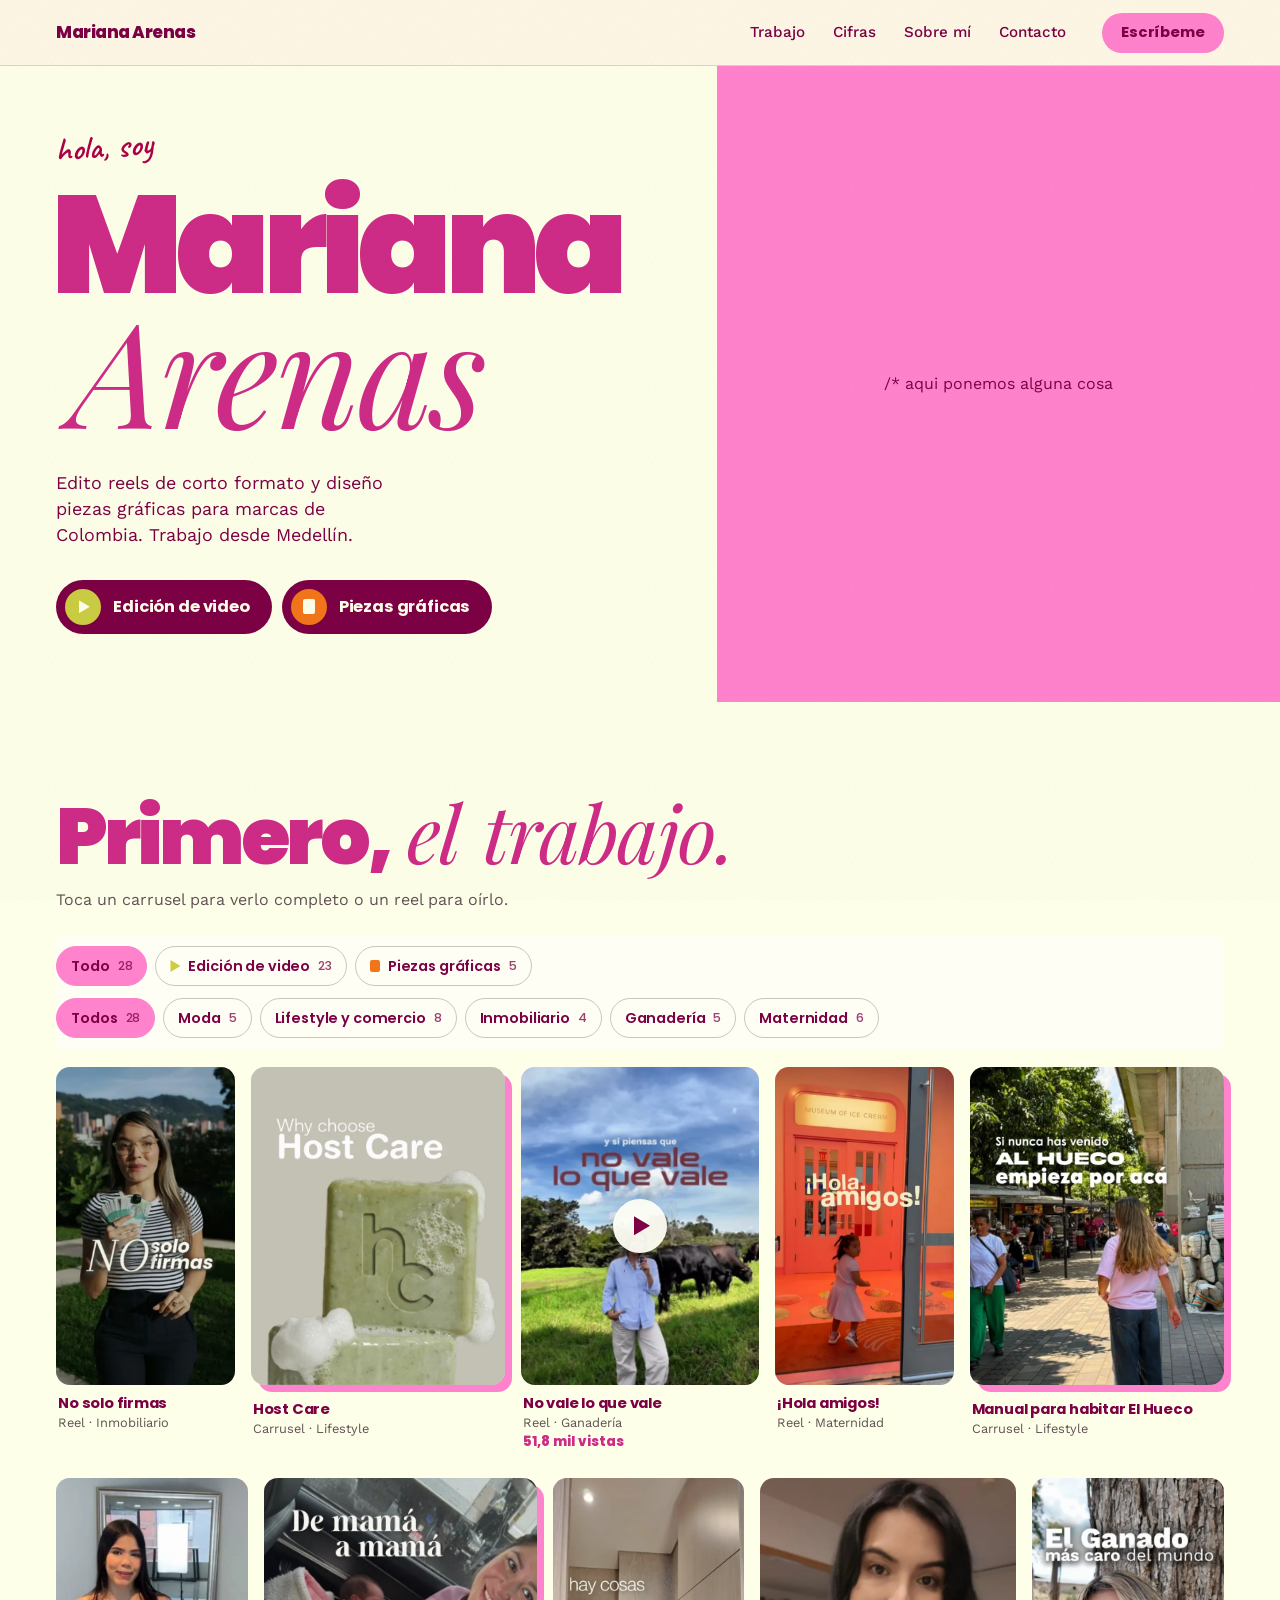
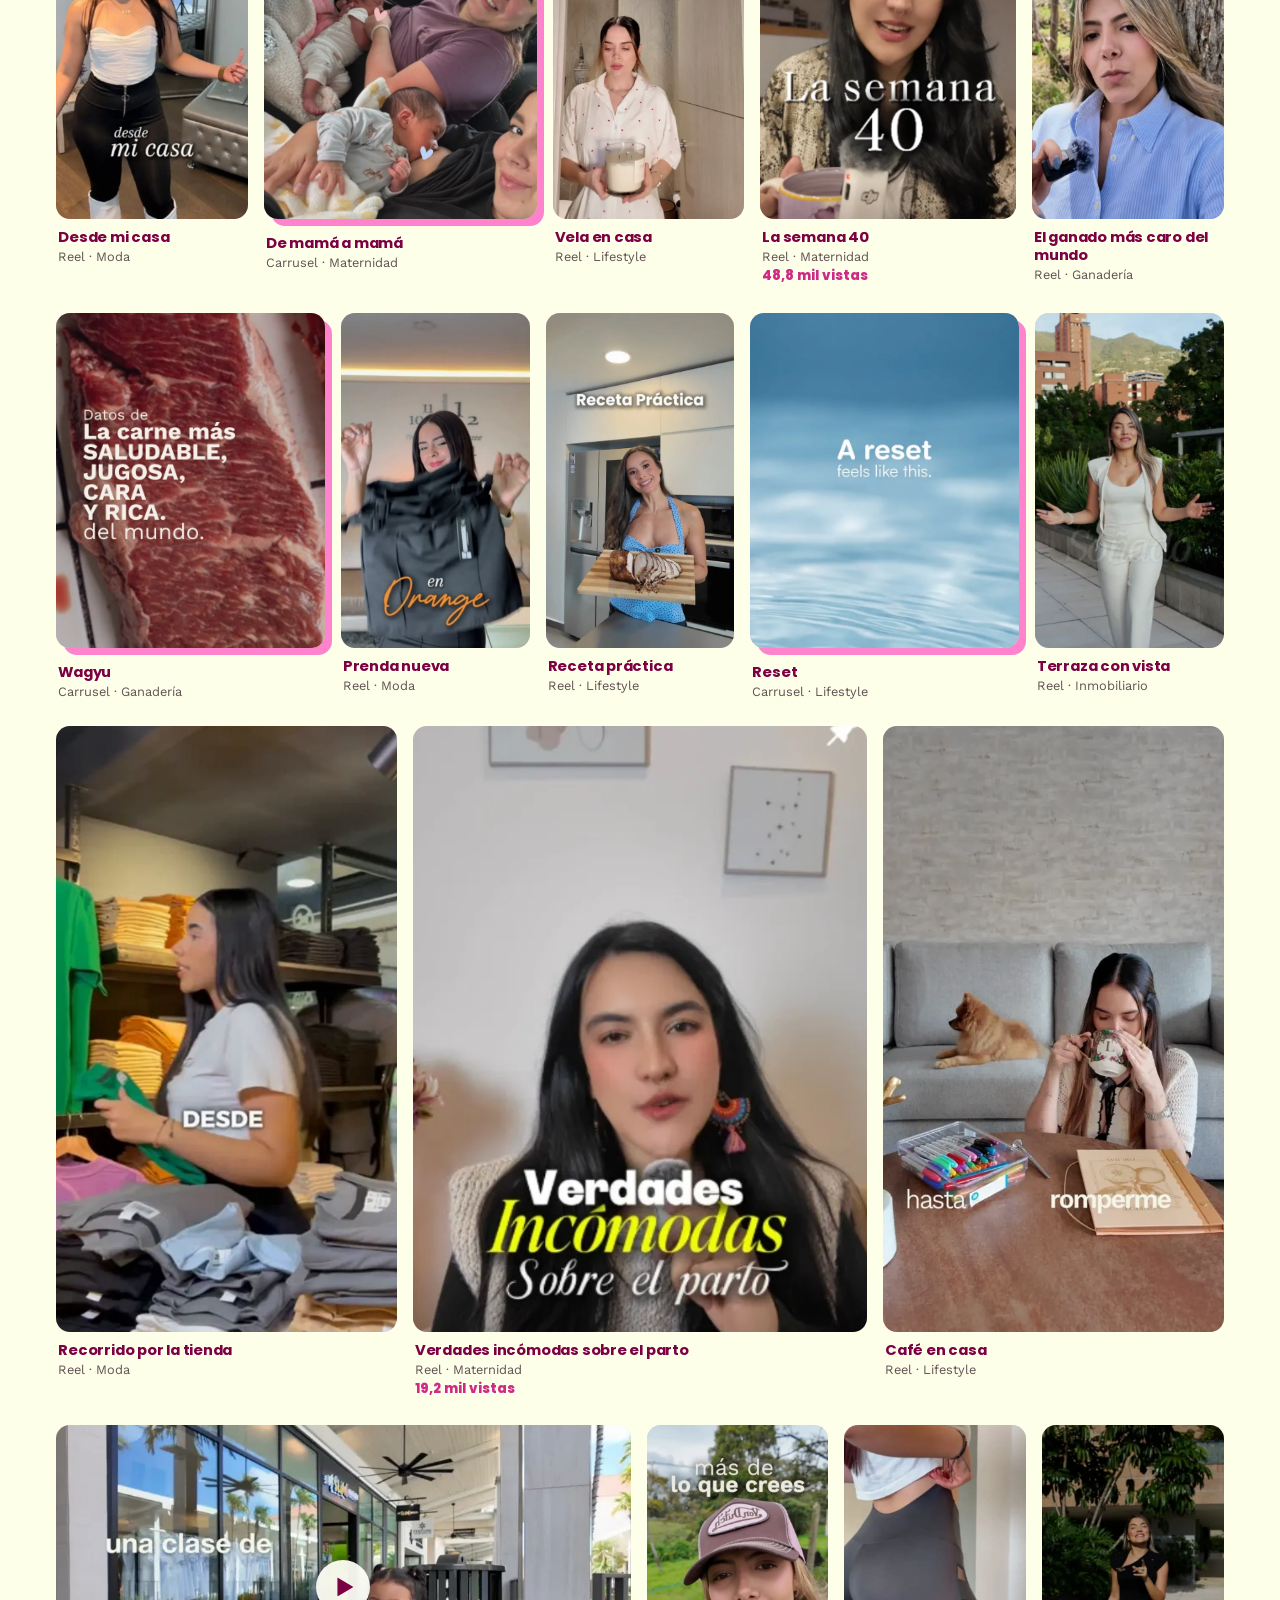
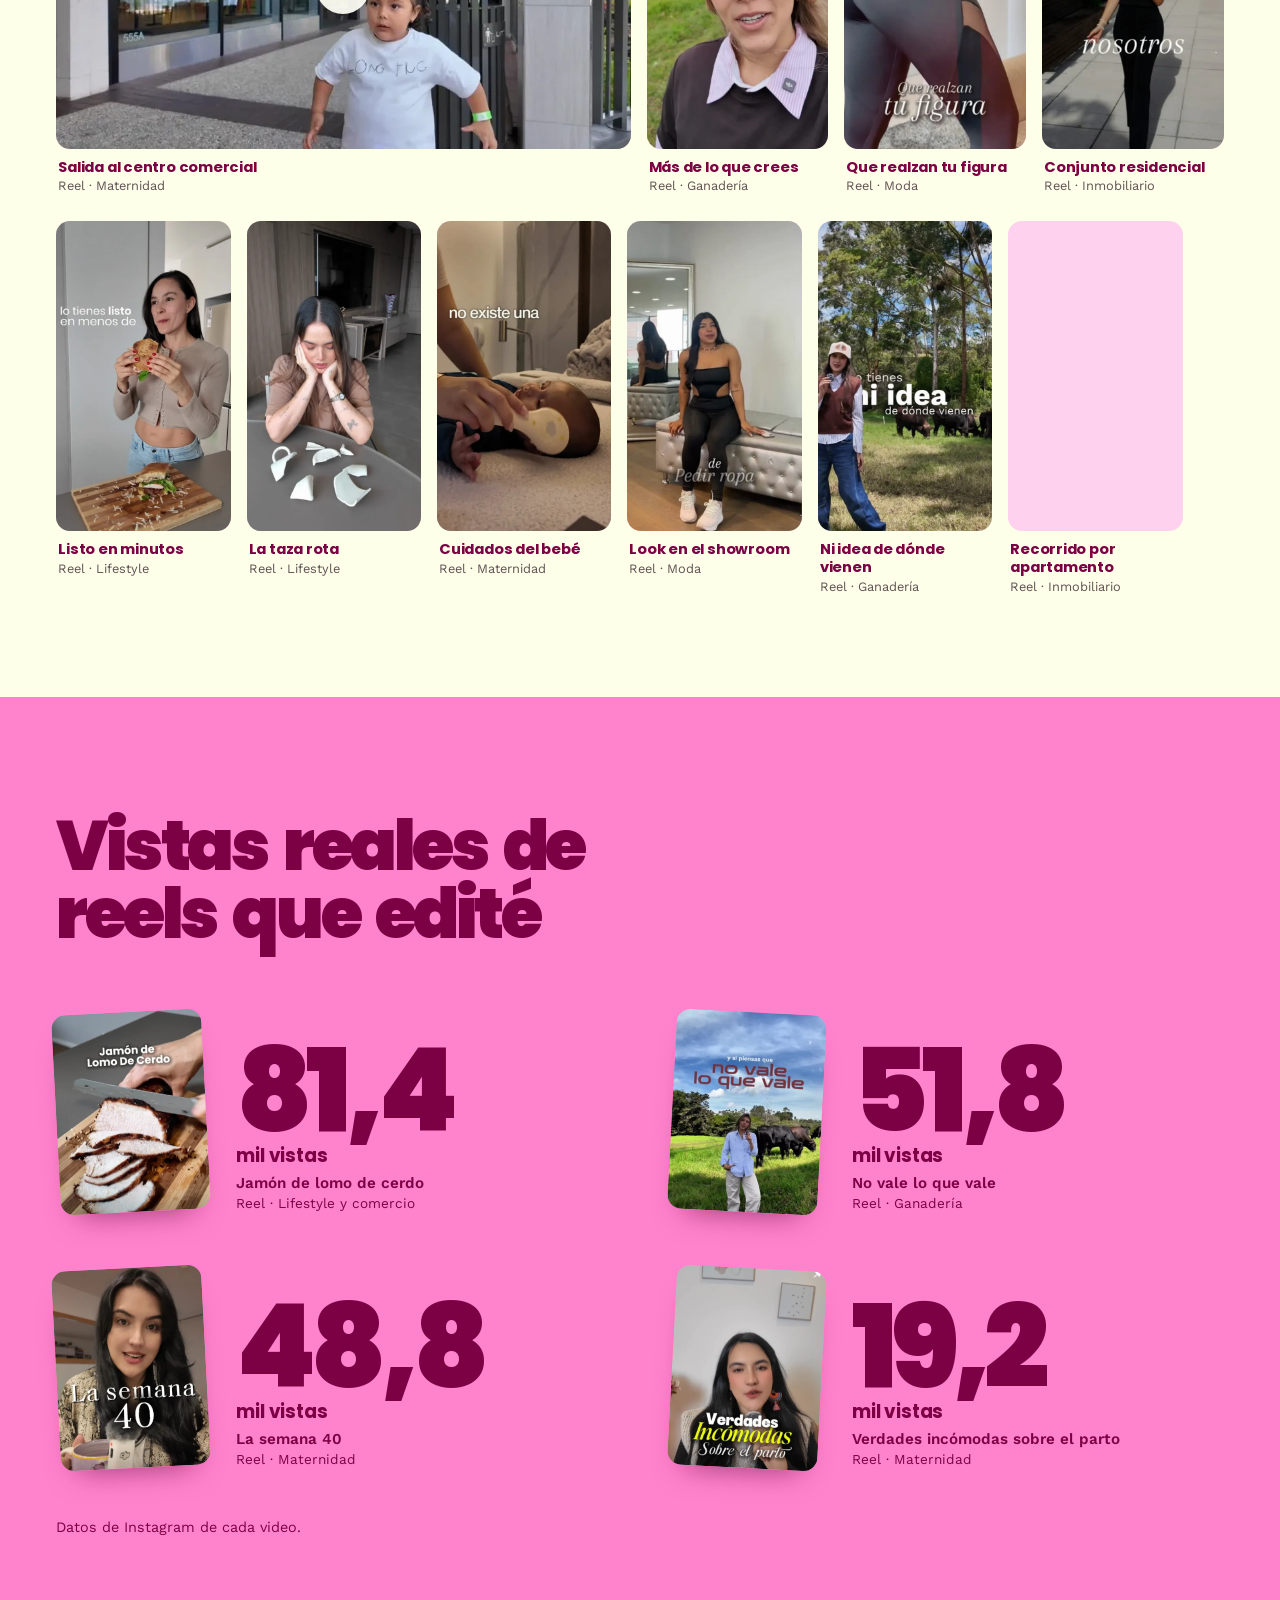
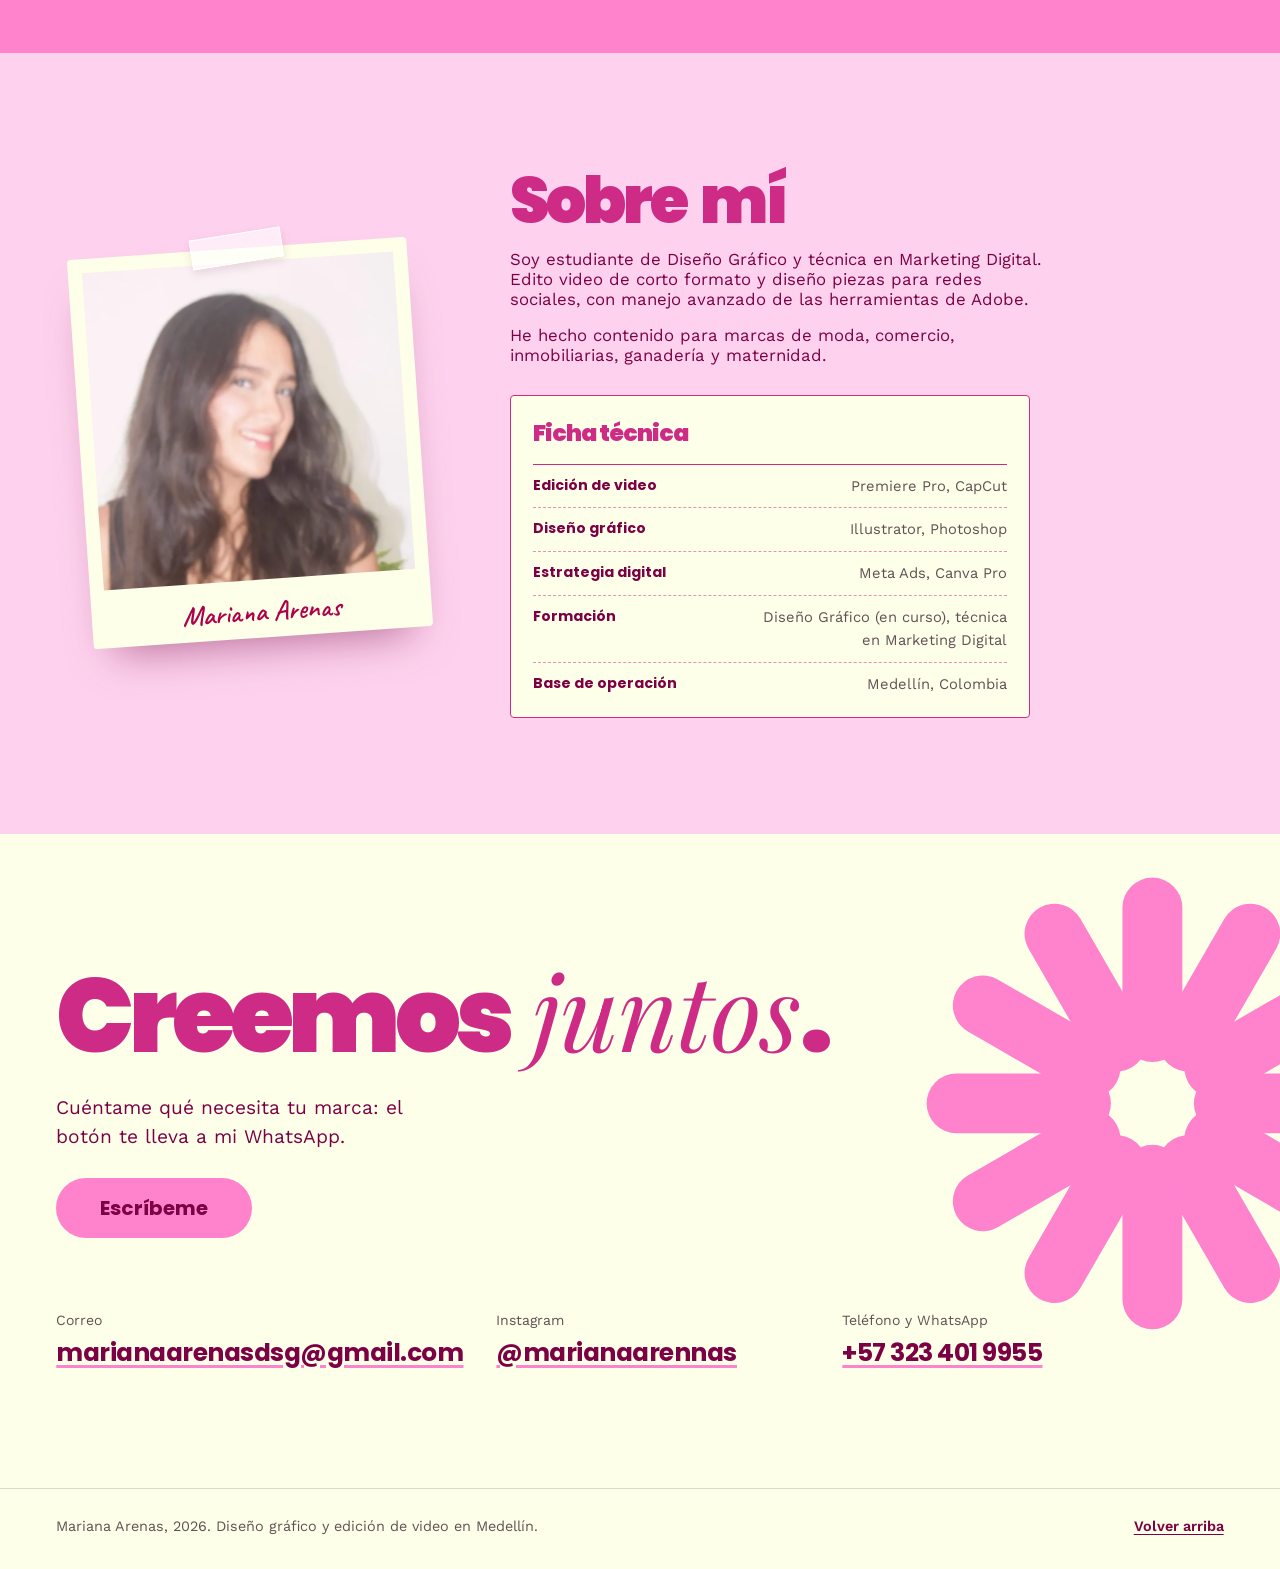
==== commit 100abddc: "cambiesitos" ====
--- a/index.html
+++ b/index.html
@@ -1,206 +1,232 @@
 <!DOCTYPE html>
 <html lang="es-CO">
+
 <head>
-<meta charset="UTF-8">
-<meta name="viewport" content="width=device-width, initial-scale=1">
-<title>Mariana Arenas | Edición de reels y piezas gráficas</title>
-<meta name="description" content="Portafolio de Mariana Arenas, diseñadora gráfica en Medellín. Edición de reels de corto formato y piezas gráficas para marcas de moda, comercio, inmobiliario, ganadería y maternidad.">
-<meta name="color-scheme" content="light">
-<meta name="theme-color" content="#FF4FB8">
-<meta property="og:type" content="website">
-<meta property="og:locale" content="es_CO">
-<meta property="og:title" content="Mariana Arenas | Reels y piezas gráficas">
-<meta property="og:description" content="Edito reels de corto formato y diseño piezas gráficas para marcas de Colombia. Trabajo desde Medellín.">
-<link rel="icon" href="data:image/svg+xml,%3Csvg xmlns='http://www.w3.org/2000/svg' viewBox='-50 -50 100 100'%3E%3Cg fill='%23CC0C78'%3E%3Crect x='-6.5' y='-49' width='13' height='40' rx='6.5'/%3E%3Crect x='-6.5' y='-49' width='13' height='40' rx='6.5' transform='rotate(30)'/%3E%3Crect x='-6.5' y='-49' width='13' height='40' rx='6.5' transform='rotate(60)'/%3E%3Crect x='-6.5' y='-49' width='13' height='40' rx='6.5' transform='rotate(90)'/%3E%3Crect x='-6.5' y='-49' width='13' height='40' rx='6.5' transform='rotate(120)'/%3E%3Crect x='-6.5' y='-49' width='13' height='40' rx='6.5' transform='rotate(150)'/%3E%3Crect x='-6.5' y='-49' width='13' height='40' rx='6.5' transform='rotate(180)'/%3E%3Crect x='-6.5' y='-49' width='13' height='40' rx='6.5' transform='rotate(210)'/%3E%3Crect x='-6.5' y='-49' width='13' height='40' rx='6.5' transform='rotate(240)'/%3E%3Crect x='-6.5' y='-49' width='13' height='40' rx='6.5' transform='rotate(270)'/%3E%3Crect x='-6.5' y='-49' width='13' height='40' rx='6.5' transform='rotate(300)'/%3E%3Crect x='-6.5' y='-49' width='13' height='40' rx='6.5' transform='rotate(330)'/%3E%3C/g%3E%3C/svg%3E">
-<link rel="preconnect" href="https://fonts.googleapis.com">
-<link rel="preconnect" href="https://fonts.gstatic.com" crossorigin>
-<link rel="stylesheet" href="https://fonts.googleapis.com/css2?family=Caveat:wght@600&family=Playfair+Display:ital,wght@1,400;1,500&family=Poppins:wght@600;700;800;900&family=Work+Sans:wght@400;500;600&display=swap">
-<link rel="preload" as="image" href="img/wagyu-portada.webp" type="image/webp">
-<link rel="stylesheet" href="styles.css">
-<script src="work.js" defer></script>
-<script src="main.js" defer></script>
+  <meta charset="UTF-8">
+  <meta name="viewport" content="width=device-width, initial-scale=1">
+  <title>Mariana Arenas | Edición de reels y piezas gráficas</title>
+  <meta name="description"
+    content="Portafolio de Mariana Arenas, diseñadora gráfica en Medellín. Edición de reels de corto formato y piezas gráficas para marcas de moda, comercio, inmobiliario, ganadería y maternidad.">
+  <meta name="color-scheme" content="light">
+  <meta name="theme-color" content="#FF4FB8">
+  <meta property="og:type" content="website">
+  <meta property="og:locale" content="es_CO">
+  <meta property="og:title" content="Mariana Arenas | Reels y piezas gráficas">
+  <meta property="og:description"
+    content="Edito reels de corto formato y diseño piezas gráficas para marcas de Colombia. Trabajo desde Medellín.">
+  <link rel="icon"
+    href="data:image/svg+xml,%3Csvg xmlns='http://www.w3.org/2000/svg' viewBox='-50 -50 100 100'%3E%3Cg fill='%23CC0C78'%3E%3Crect x='-6.5' y='-49' width='13' height='40' rx='6.5'/%3E%3Crect x='-6.5' y='-49' width='13' height='40' rx='6.5' transform='rotate(30)'/%3E%3Crect x='-6.5' y='-49' width='13' height='40' rx='6.5' transform='rotate(60)'/%3E%3Crect x='-6.5' y='-49' width='13' height='40' rx='6.5' transform='rotate(90)'/%3E%3Crect x='-6.5' y='-49' width='13' height='40' rx='6.5' transform='rotate(120)'/%3E%3Crect x='-6.5' y='-49' width='13' height='40' rx='6.5' transform='rotate(150)'/%3E%3Crect x='-6.5' y='-49' width='13' height='40' rx='6.5' transform='rotate(180)'/%3E%3Crect x='-6.5' y='-49' width='13' height='40' rx='6.5' transform='rotate(210)'/%3E%3Crect x='-6.5' y='-49' width='13' height='40' rx='6.5' transform='rotate(240)'/%3E%3Crect x='-6.5' y='-49' width='13' height='40' rx='6.5' transform='rotate(270)'/%3E%3Crect x='-6.5' y='-49' width='13' height='40' rx='6.5' transform='rotate(300)'/%3E%3Crect x='-6.5' y='-49' width='13' height='40' rx='6.5' transform='rotate(330)'/%3E%3C/g%3E%3C/svg%3E">
+  <link rel="preconnect" href="https://fonts.googleapis.com">
+  <link rel="preconnect" href="https://fonts.gstatic.com" crossorigin>
+  <link rel="stylesheet"
+    href="https://fonts.googleapis.com/css2?family=Caveat:wght@600&family=Playfair+Display:ital,wght@1,400;1,500&family=Poppins:wght@600;700;800;900&family=Work+Sans:wght@400;500;600&display=swap">
+  <link rel="preload" as="image" href="img/wagyu-portada.webp" type="image/webp">
+  <link rel="stylesheet" href="styles.css">
+  <script src="work.js" defer></script>
+  <script src="main.js" defer></script>
 </head>
+
 <body>
 
-<!-- Ornamento floral de la identidad (se usa dos veces: portada y contacto) -->
-<svg class="sprite" aria-hidden="true" focusable="false">
-  <symbol id="flor" viewBox="-50 -50 100 100">
-    <rect x="-6.5" y="-49" width="13" height="40" rx="6.5"/>
-    <rect x="-6.5" y="-49" width="13" height="40" rx="6.5" transform="rotate(30)"/>
-    <rect x="-6.5" y="-49" width="13" height="40" rx="6.5" transform="rotate(60)"/>
-    <rect x="-6.5" y="-49" width="13" height="40" rx="6.5" transform="rotate(90)"/>
-    <rect x="-6.5" y="-49" width="13" height="40" rx="6.5" transform="rotate(120)"/>
-    <rect x="-6.5" y="-49" width="13" height="40" rx="6.5" transform="rotate(150)"/>
-    <rect x="-6.5" y="-49" width="13" height="40" rx="6.5" transform="rotate(180)"/>
-    <rect x="-6.5" y="-49" width="13" height="40" rx="6.5" transform="rotate(210)"/>
-    <rect x="-6.5" y="-49" width="13" height="40" rx="6.5" transform="rotate(240)"/>
-    <rect x="-6.5" y="-49" width="13" height="40" rx="6.5" transform="rotate(270)"/>
-    <rect x="-6.5" y="-49" width="13" height="40" rx="6.5" transform="rotate(300)"/>
-    <rect x="-6.5" y="-49" width="13" height="40" rx="6.5" transform="rotate(330)"/>
-  </symbol>
-</svg>
-
-<a class="saltar" href="#trabajo">Saltar al trabajo</a>
-
-<header class="cabecera">
-  <a class="marca" href="#inicio">Mariana Arenas</a>
-  <nav class="nav" aria-label="Secciones">
-    <a href="#trabajo">Trabajo</a>
-    <a href="#cifras">Cifras</a>
-    <a href="#sobre-mi">Sobre mí</a>
-    <a href="#contacto">Contacto</a>
-  </nav>
-  <a class="boton boton--rosa boton--compacto" href="https://wa.me/573234019955?text=Hola%20Mariana%2C%20vi%20tu%20portafolio%20y%20quiero%20hablar%20de%20un%20proyecto." target="_blank" rel="noopener">Escríbeme</a>
-</header>
-
-<main id="contenido">
-
-  <!-- PORTADA -->
-  <section class="hero" id="inicio" aria-labelledby="hero-titulo">
-    <div class="hero__texto">
-      <p class="hero__saludo">hola, soy</p>
-      <h1 class="hero__titulo" id="hero-titulo">
-        <span class="hero__nombre">Mariana</span>
-        <span class="hero__apellido">Arenas</span>
-      </h1>
-      <p class="hero__lead">Edito reels de corto formato y diseño piezas gráficas para marcas de Colombia. Trabajo desde Medellín.</p>
-      <div class="hero__servicios" role="group" aria-label="Ver trabajo por servicio">
-        <a class="servicio servicio--video" href="#trabajo" data-ver-servicio="video">
-          <span class="servicio__icono" aria-hidden="true"></span>
-          Edición de video
-        </a>
-        <a class="servicio servicio--grafico" href="#trabajo" data-ver-servicio="grafico">
-          <span class="servicio__icono" aria-hidden="true"></span>
-          Piezas gráficas
-        </a>
+  <!-- Ornamento floral de la identidad (se usa dos veces: portada y contacto) -->
+  <svg class="sprite" aria-hidden="true" focusable="false">
+    <symbol id="flor" viewBox="-50 -50 100 100">
+      <rect x="-6.5" y="-49" width="13" height="40" rx="6.5" />
+      <rect x="-6.5" y="-49" width="13" height="40" rx="6.5" transform="rotate(30)" />
+      <rect x="-6.5" y="-49" width="13" height="40" rx="6.5" transform="rotate(60)" />
+      <rect x="-6.5" y="-49" width="13" height="40" rx="6.5" transform="rotate(90)" />
+      <rect x="-6.5" y="-49" width="13" height="40" rx="6.5" transform="rotate(120)" />
+      <rect x="-6.5" y="-49" width="13" height="40" rx="6.5" transform="rotate(150)" />
+      <rect x="-6.5" y="-49" width="13" height="40" rx="6.5" transform="rotate(180)" />
+      <rect x="-6.5" y="-49" width="13" height="40" rx="6.5" transform="rotate(210)" />
+      <rect x="-6.5" y="-49" width="13" height="40" rx="6.5" transform="rotate(240)" />
+      <rect x="-6.5" y="-49" width="13" height="40" rx="6.5" transform="rotate(270)" />
+      <rect x="-6.5" y="-49" width="13" height="40" rx="6.5" transform="rotate(300)" />
+      <rect x="-6.5" y="-49" width="13" height="40" rx="6.5" transform="rotate(330)" />
+    </symbol>
+  </svg>
+
+  <a class="saltar" href="#trabajo">Saltar al trabajo</a>
+
+  <header class="cabecera">
+    <a class="marca" href="#inicio">Mariana Arenas</a>
+    <nav class="nav" aria-label="Secciones">
+      <a href="#trabajo">Trabajo</a>
+      <a href="#cifras">Cifras</a>
+      <a href="#sobre-mi">Sobre mí</a>
+      <a href="#contacto">Contacto</a>
+    </nav>
+    <a class="boton boton--rosa boton--compacto"
+      href="https://wa.me/573234019955?text=Hola%20Mariana%2C%20vi%20tu%20portafolio%20y%20quiero%20hablar%20de%20un%20proyecto."
+      target="_blank" rel="noopener">Escríbeme</a>
+  </header>
+
+  <main id="contenido">
+
+    <!-- PORTADA -->
+    <section class="hero" id="inicio" aria-labelledby="hero-titulo">
+      <div class="hero__texto">
+        <p class="hero__saludo">hola, soy</p>
+        <h1 class="hero__titulo" id="hero-titulo">
+          <span class="hero__nombre">Mariana</span>
+          <span class="hero__apellido">Arenas</span>
+        </h1>
+        <p class="hero__lead">Edito reels de corto formato y diseño piezas gráficas para marcas de Colombia. Trabajo
+          desde Medellín.</p>
+        <div class="hero__servicios" role="group" aria-label="Ver trabajo por servicio">
+          <a class="servicio servicio--video" href="#trabajo" data-ver-servicio="video">
+            <span class="servicio__icono" aria-hidden="true"></span>
+            Edición de video
+          </a>
+          <a class="servicio servicio--grafico" href="#trabajo" data-ver-servicio="grafico">
+            <span class="servicio__icono" aria-hidden="true"></span>
+            Piezas gráficas
+          </a>
+        </div>
+      </div>
+
+      <div class="hero__collage">
+        /* aqui ponemos alguna cosa
+      </div>
+    </section>
+
+    <!-- REJILLA DE TRABAJO -->
+    <section class="trabajo" id="trabajo" aria-labelledby="trabajo-titulo" tabindex="-1">
+      <div class="envoltura">
+        <h2 class="titulo-seccion" id="trabajo-titulo">Primero, <em class="serif">el trabajo.</em></h2>
+        <p class="trabajo__ayuda" id="trabajo-ayuda">Toca un carrusel para verlo completo.</p>
+
+        <div class="filtros" id="filtros" role="group" aria-label="Filtrar trabajo"></div>
+        <p class="sr-only" id="filtros-estado" aria-live="polite"></p>
+
+        <ul class="rejilla" id="rejilla" aria-label="Proyectos"></ul>
+        <p class="rejilla__vacia" id="rejilla-vacia" hidden>No hay piezas con esa combinación todavía.</p>
+
+        <noscript>
+          <p class="rejilla__vacia">Activa JavaScript para ver la rejilla de trabajo, o mira mis reels en
+            <a href="https://instagram.com/marianaarennas">@marianaarennas</a>.
+          </p>
+        </noscript>
+      </div>
+    </section>
+
+    <!-- CIFRAS -->
+    <section class="cifras" id="cifras" aria-labelledby="cifras-titulo">
+      <div class="envoltura">
+        <h2 class="cifras__titulo" id="cifras-titulo">Vistas reales de reels que edité</h2>
+        <ul class="cifras__lista" id="cifras-lista"></ul>
+        <p class="cifras__nota">Datos de Instagram de cada video.</p>
+      </div>
+    </section>
+
+    <!-- SOBRE MÍ -->
+    <section class="sobre" id="sobre-mi" aria-labelledby="sobre-titulo">
+      <div class="sobre__envoltura">
+        <figure class="polaroid">
+          <span class="polaroid__cinta" aria-hidden="true"></span>
+          <img src="img/mariana.webp" width="720" height="667" loading="lazy" decoding="async"
+            alt="Retrato de Mariana Arenas sonriendo, con el cabello largo y ondulado.">
+          <figcaption class="polaroid__nombre">Mariana Arenas</figcaption>
+        </figure>
+
+        <div class="sobre__texto">
+          <h2 class="sobre__titulo" id="sobre-titulo">Sobre mí</h2>
+          <p style="line-height: normal;">Soy estudiante de Diseño Gráfico y técnica en Marketing Digital. Edito video
+            de
+            corto formato y diseño
+            piezas para redes sociales, con manejo avanzado de las herramientas de Adobe.</p>
+          <p style="line-height: normal;">He hecho contenido para marcas de moda, comercio, inmobiliarias, ganadería y
+            maternidad.</p>
+
+          <div class="ficha">
+            <h3 class="ficha__titulo">Ficha técnica</h3>
+            <dl class="ficha__lista">
+              <div>
+                <dt>Edición de video</dt>
+                <dd>Premiere Pro, CapCut</dd>
+              </div>
+              <div>
+                <dt>Diseño gráfico</dt>
+                <dd>Illustrator, Photoshop</dd>
+              </div>
+              <div>
+                <dt>Estrategia digital</dt>
+                <dd>Meta Ads, Canva Pro</dd>
+              </div>
+              <div>
+                <dt>Formación</dt>
+                <dd>Diseño Gráfico (en curso), técnica en Marketing Digital</dd>
+              </div>
+              <div>
+                <dt>Base de operación</dt>
+                <dd>Medellín, Colombia</dd>
+              </div>
+            </dl>
+          </div>
+        </div>
+      </div>
+    </section>
+
+    <!-- CONTACTO -->
+    <section class="contacto" id="contacto" aria-labelledby="contacto-titulo">
+      <svg class="flor flor--contacto" aria-hidden="true" focusable="false">
+        <use href="#flor" />
+      </svg>
+      <div class="envoltura contacto__envoltura">
+        <h2 class="contacto__titulo" id="contacto-titulo" style="font-size: 6.5em;">Creemos <em
+            class="serif">juntos</em>.
+        </h2>
+        <p class="contacto__lead">Cuéntame qué necesita tu marca: el botón te lleva a mi WhatsApp.</p>
+        <a class="boton boton--rosa boton--grande"
+          href="https://wa.me/573234019955?text=Hola%20Mariana%2C%20vi%20tu%20portafolio%20y%20quiero%20hablar%20de%20un%20proyecto."
+          target="_blank" rel="noopener">Escríbeme</a>
+
+        <ul class="canales">
+          <li>
+            <span class="canal__tipo">Correo</span>
+            <a class="canal__dato" href="mailto:marianaarenasdsg@gmail.com">marianaarenasdsg@gmail.com</a>
+          </li>
+          <li>
+            <span class="canal__tipo">Instagram</span>
+            <a class="canal__dato" href="https://instagram.com/marianaarennas" target="_blank"
+              rel="noopener">@marianaarennas</a>
+          </li>
+          <li>
+            <span class="canal__tipo">Teléfono y WhatsApp</span>
+            <a class="canal__dato" href="tel:+573234019955">+57 323 401 9955</a>
+          </li>
+        </ul>
+      </div>
+    </section>
+
+  </main>
+
+  <footer class="pie">
+    <p>Mariana Arenas, 2026. Diseño gráfico y edición de video en Medellín.</p>
+    <a href="#inicio">Volver arriba</a>
+  </footer>
+
+  <!-- Modal de proyecto: el embed de Canva se crea al abrir y se destruye al cerrar -->
+  <dialog class="modal" id="modal" aria-labelledby="modal-titulo">
+    <div class="modal__panel">
+      <button class="modal__cerrar" id="modal-cerrar" type="button" aria-label="Cerrar"><span
+          aria-hidden="true"></span></button>
+      <div class="modal__visor" id="modal-visor"></div>
+      <div class="modal__info">
+        <p class="modal__kicker" id="modal-kicker"></p>
+        <h2 class="modal__titulo" id="modal-titulo"></h2>
+        <p class="modal__meta" id="modal-meta"></p>
+        <p class="modal__desc" id="modal-desc"></p>
+        <div class="modal__acciones">
+          <a class="boton boton--rosa" id="modal-escribeme" href="https://wa.me/573234019955" target="_blank"
+            rel="noopener">Escríbeme</a>
+          <a class="boton boton--linea" id="modal-canva" href="https://www.canva.com" target="_blank" rel="noopener"
+            hidden>Abrir en Canva</a>
+        </div>
       </div>
     </div>
-
-    <div class="hero__collage">
-      <div class="collage__escenario">
-        <svg class="flor flor--hero" aria-hidden="true" focusable="false"><use href="#flor"/></svg>
-        <figure class="collage__pieza collage__pieza--macro">
-          <img src="img/wagyu-portada.webp" width="640" height="800" fetchpriority="high"
-               alt="Carrusel Wagyu: macro de carne marmoleada con el texto «Datos de la carne más saludable, jugosa, cara y rica del mundo».">
-        </figure>
-        <figure class="collage__pieza collage__pieza--reel">
-          <img src="img/reel-moda-2.webp" width="540" height="1112"
-               alt="Reel de moda: mujer mostrando una prenda negra, con el texto «en Orange».">
-        </figure>
-        <figure class="collage__pieza collage__pieza--mama">
-          <img src="img/mama-portada.webp" width="640" height="800"
-               alt="Carrusel De mamá a mamá: dos mamás lactando a sus bebés dentro de un carro.">
-        </figure>
-      </div>
-    </div>
-  </section>
-
-  <!-- REJILLA DE TRABAJO -->
-  <section class="trabajo" id="trabajo" aria-labelledby="trabajo-titulo" tabindex="-1">
-    <div class="envoltura">
-      <h2 class="titulo-seccion" id="trabajo-titulo">Primero, el <em class="serif">trabajo</em>.</h2>
-      <p class="trabajo__ayuda" id="trabajo-ayuda">Toca un carrusel para verlo completo.</p>
-
-      <div class="filtros" id="filtros" role="group" aria-label="Filtrar trabajo"></div>
-      <p class="sr-only" id="filtros-estado" aria-live="polite"></p>
-
-      <ul class="rejilla" id="rejilla" aria-label="Proyectos"></ul>
-      <p class="rejilla__vacia" id="rejilla-vacia" hidden>No hay piezas con esa combinación todavía.</p>
-
-      <noscript>
-        <p class="rejilla__vacia">Activa JavaScript para ver la rejilla de trabajo, o mira mis reels en
-          <a href="https://instagram.com/marianaarennas">@marianaarennas</a>.</p>
-      </noscript>
-    </div>
-  </section>
-
-  <!-- CIFRAS -->
-  <section class="cifras" id="cifras" aria-labelledby="cifras-titulo">
-    <div class="envoltura">
-      <h2 class="cifras__titulo" id="cifras-titulo">Vistas reales de reels que edité</h2>
-      <ul class="cifras__lista" id="cifras-lista"></ul>
-      <p class="cifras__nota">Datos de Instagram de cada video.</p>
-    </div>
-  </section>
-
-  <!-- SOBRE MÍ -->
-  <section class="sobre" id="sobre-mi" aria-labelledby="sobre-titulo">
-    <div class="sobre__envoltura">
-      <figure class="polaroid">
-        <span class="polaroid__cinta" aria-hidden="true"></span>
-        <img src="img/mariana.webp" width="720" height="667" loading="lazy" decoding="async"
-             alt="Retrato de Mariana Arenas sonriendo, con el cabello largo y ondulado.">
-        <figcaption class="polaroid__nombre">Mariana Arenas</figcaption>
-      </figure>
-
-      <div class="sobre__texto">
-        <h2 class="sobre__titulo" id="sobre-titulo">Sobre mí</h2>
-        <p>Soy estudiante de Diseño Gráfico y técnica en Marketing Digital. Edito video de corto formato y diseño piezas para redes sociales, con manejo avanzado de las herramientas de Adobe.</p>
-        <p>He hecho contenido para marcas de moda, comercio, inmobiliarias, ganadería y maternidad.</p>
-
-        <div class="ficha">
-          <h3 class="ficha__titulo">Ficha técnica</h3>
-          <dl class="ficha__lista">
-            <div><dt>Edición de video</dt><dd>Premiere Pro, CapCut</dd></div>
-            <div><dt>Diseño gráfico</dt><dd>Illustrator, Photoshop</dd></div>
-            <div><dt>Estrategia digital</dt><dd>Meta Ads, Canva Pro</dd></div>
-            <div><dt>Formación</dt><dd>Diseño Gráfico (en curso), técnica en Marketing Digital</dd></div>
-            <div><dt>Base de operación</dt><dd>Medellín, Colombia</dd></div>
-          </dl>
-        </div>
-      </div>
-    </div>
-  </section>
-
-  <!-- CONTACTO -->
-  <section class="contacto" id="contacto" aria-labelledby="contacto-titulo">
-    <svg class="flor flor--contacto" aria-hidden="true" focusable="false"><use href="#flor"/></svg>
-    <div class="envoltura contacto__envoltura">
-      <h2 class="contacto__titulo" id="contacto-titulo">Creemos <em class="serif">juntos</em>.</h2>
-      <p class="contacto__lead">Cuéntame qué necesita tu marca: el botón te lleva a mi WhatsApp.</p>
-      <a class="boton boton--rosa boton--grande" href="https://wa.me/573234019955?text=Hola%20Mariana%2C%20vi%20tu%20portafolio%20y%20quiero%20hablar%20de%20un%20proyecto." target="_blank" rel="noopener">Escríbeme</a>
-
-      <ul class="canales">
-        <li>
-          <span class="canal__tipo">Correo</span>
-          <a class="canal__dato" href="mailto:marianaarenasdsg@gmail.com">marianaarenasdsg@gmail.com</a>
-        </li>
-        <li>
-          <span class="canal__tipo">Instagram</span>
-          <a class="canal__dato" href="https://instagram.com/marianaarennas" target="_blank" rel="noopener">@marianaarennas</a>
-        </li>
-        <li>
-          <span class="canal__tipo">Teléfono y WhatsApp</span>
-          <a class="canal__dato" href="tel:+573234019955">+57 323 401 9955</a>
-        </li>
-      </ul>
-    </div>
-  </section>
-
-</main>
-
-<footer class="pie">
-  <p>Mariana Arenas, 2026. Diseño gráfico y edición de video en Medellín.</p>
-  <a href="#inicio">Volver arriba</a>
-</footer>
-
-<!-- Modal de proyecto: el embed de Canva se crea al abrir y se destruye al cerrar -->
-<dialog class="modal" id="modal" aria-labelledby="modal-titulo">
-  <div class="modal__panel">
-    <button class="modal__cerrar" id="modal-cerrar" type="button" aria-label="Cerrar"><span aria-hidden="true"></span></button>
-    <div class="modal__visor" id="modal-visor"></div>
-    <div class="modal__info">
-      <p class="modal__kicker" id="modal-kicker"></p>
-      <h2 class="modal__titulo" id="modal-titulo"></h2>
-      <p class="modal__meta" id="modal-meta"></p>
-      <p class="modal__desc" id="modal-desc"></p>
-      <div class="modal__acciones">
-        <a class="boton boton--rosa" id="modal-escribeme" href="https://wa.me/573234019955" target="_blank" rel="noopener">Escríbeme</a>
-        <a class="boton boton--linea" id="modal-canva" href="https://www.canva.com" target="_blank" rel="noopener" hidden>Abrir en Canva</a>
-      </div>
-    </div>
-  </div>
-</dialog>
+  </dialog>
 
 </body>
-</html>
+
+</html>
--- a/styles.css
+++ b/styles.css
@@ -2,14 +2,22 @@
    TOKENS
    ============================================================ */
 :root {
-  --pink-bright: #FF4FB8;   /* protagonista: fondos plenos, estados activos */
-  --pink-hot: #CC0C78;      /* titulares sobre crema, enlaces */
-  --pink-deep: #B00868;     /* anillo de foco, hover */
-  --pink-pastel: #FED2EE;   /* fondos suaves */
-  --cream: #FEFEF6;         /* fondo base */
-  --ink: #2A1420;           /* texto */
-  --olive: #7FA321;         /* acento escaso: solo eje de video */
-  --terracotta: #D04A1F;    /* acento escaso: solo eje gráfico */
+  --pink-bright: #ff82cd;
+  /* protagonista: fondos plenos, estados activos */
+  --pink-hot: #ce2b87;
+  /* titulares sobre crema, enlaces */
+  --pink-deep: #ad0048;
+  /* anillo de foco, hover */
+  --pink-pastel: #FED2EE;
+  /* fondos suaves */
+  --cream: #feffe9;
+  /* fondo base */
+  --ink: #7c0044;
+  /* texto */
+  --olive: #cbce42;
+  /* acento escaso: solo eje de video */
+  --terracotta: #f3751a;
+  /* acento escaso: solo eje gráfico */
 
   --ink-soft: rgb(42 20 32 / .74);
   --line: rgb(42 20 32 / .16);
@@ -34,13 +42,19 @@
 }
 
 @media (min-width: 768px) {
-  :root { --header-h: 66px; }
+  :root {
+    --header-h: 66px;
+  }
 }
 
 /* ============================================================
    BASE
    ============================================================ */
-*, *::before, *::after { box-sizing: border-box; }
+*,
+*::before,
+*::after {
+  box-sizing: border-box;
+}
 
 html {
   -webkit-text-size-adjust: 100%;
@@ -48,10 +62,14 @@
 }
 
 @media (prefers-reduced-motion: no-preference) {
-  html { scroll-behavior: smooth; }
-}
-
-html:has(.modal[open]) { overflow: hidden; }
+  html {
+    scroll-behavior: smooth;
+  }
+}
+
+html:has(.modal[open]) {
+  overflow: hidden;
+}
 
 body {
   margin: 0;
@@ -76,32 +94,78 @@
   background-image: url("data:image/svg+xml,%3Csvg xmlns='http://www.w3.org/2000/svg' width='200' height='200'%3E%3Cfilter id='n'%3E%3CfeTurbulence type='fractalNoise' baseFrequency='.85' numOctaves='2' stitchTiles='stitch'/%3E%3CfeColorMatrix type='saturate' values='0'/%3E%3C/filter%3E%3Crect width='100%25' height='100%25' filter='url(%23n)'/%3E%3C/svg%3E");
 }
 
-[hidden] { display: none !important; }
-
-img, svg, video { display: block; max-width: 100%; }
-img { height: auto; }
-button { font: inherit; color: inherit; }
-h1, h2, h3, p, figure, dl, dd, ul { margin: 0; }
-ul { padding: 0; list-style: none; }
-
-a { color: var(--pink-hot); text-underline-offset: .18em; }
-a:hover { color: var(--pink-deep); }
+[hidden] {
+  display: none !important;
+}
+
+img,
+svg,
+video {
+  display: block;
+  max-width: 100%;
+}
+
+img {
+  height: auto;
+}
+
+button {
+  font: inherit;
+  color: inherit;
+}
+
+h1,
+h2,
+h3,
+p,
+figure,
+dl,
+dd,
+ul {
+  margin: 0;
+}
+
+ul {
+  padding: 0;
+  list-style: none;
+}
+
+a {
+  color: var(--pink-hot);
+  text-underline-offset: .18em;
+}
+
+a:hover {
+  color: var(--pink-deep);
+}
 
 :focus-visible {
   outline: 3px solid var(--focus);
   outline-offset: 3px;
 }
-[tabindex="-1"]:focus { outline: none; }
+
+[tabindex="-1"]:focus {
+  outline: none;
+}
 
 .sr-only {
   position: absolute !important;
-  width: 1px; height: 1px;
-  padding: 0; margin: -1px;
-  overflow: hidden; clip: rect(0 0 0 0);
-  white-space: nowrap; border: 0;
-}
-
-.sprite { position: absolute; width: 0; height: 0; overflow: hidden; }
+  width: 1px;
+  height: 1px;
+  padding: 0;
+  margin: -1px;
+  overflow: hidden;
+  clip: rect(0 0 0 0);
+  white-space: nowrap;
+  border: 0;
+}
+
+.sprite {
+  position: absolute;
+  width: 0;
+  height: 0;
+  overflow: hidden;
+}
 
 .envoltura {
   max-width: var(--max);
@@ -109,7 +173,12 @@
 }
 
 /* Los titulares llevan tracking negativo; esto evita que las palabras se peguen. */
-.hero__titulo, .titulo-seccion, .cifras__titulo, .sobre__titulo, .contacto__titulo, .modal__titulo {
+.hero__titulo,
+.titulo-seccion,
+.cifras__titulo,
+.sobre__titulo,
+.contacto__titulo,
+.modal__titulo {
   word-spacing: .1em;
 }
 
@@ -122,7 +191,8 @@
 
 .saltar {
   position: absolute;
-  left: 12px; top: -60px;
+  left: 12px;
+  top: -60px;
   z-index: 100;
   padding: 10px 16px;
   border-radius: var(--pill);
@@ -132,7 +202,11 @@
   font-weight: 700;
   text-decoration: none;
 }
-.saltar:focus { top: 10px; color: var(--cream); }
+
+.saltar:focus {
+  top: 10px;
+  color: var(--cream);
+}
 
 /* ============================================================
    BOTONES
@@ -156,16 +230,43 @@
   cursor: pointer;
   transition: transform .2s var(--ease), background-color .2s, color .2s, border-color .2s;
 }
-.boton:active { transform: scale(.97); }
-
-.boton--rosa { background: var(--pink-bright); color: var(--ink); }
-.boton--rosa:hover { background: var(--pink-deep); color: var(--cream); }
-
-.boton--linea { border-color: var(--ink); background: transparent; color: var(--ink); }
-.boton--linea:hover { background: var(--ink); color: var(--cream); }
-
-.boton--compacto { min-height: 40px; padding: .5em 1.15em; font-size: .92rem; }
-.boton--grande { min-height: 60px; padding: .8em 2.1em; font-size: clamp(1.05rem, 1.6vw, 1.25rem); }
+
+.boton:active {
+  transform: scale(.97);
+}
+
+.boton--rosa {
+  background: var(--pink-bright);
+  color: var(--ink);
+}
+
+.boton--rosa:hover {
+  background: var(--pink-deep);
+  color: var(--cream);
+}
+
+.boton--linea {
+  border-color: var(--ink);
+  background: transparent;
+  color: var(--ink);
+}
+
+.boton--linea:hover {
+  background: var(--ink);
+  color: var(--cream);
+}
+
+.boton--compacto {
+  min-height: 40px;
+  padding: .5em 1.15em;
+  font-size: .92rem;
+}
+
+.boton--grande {
+  min-height: 60px;
+  padding: .8em 2.1em;
+  font-size: clamp(1.05rem, 1.6vw, 1.25rem);
+}
 
 /* ============================================================
    CABECERA
@@ -179,7 +280,7 @@
   align-items: center;
   gap: clamp(16px, 3vw, 36px);
   padding-inline: var(--edge);
-  background: rgb(254 254 246 / .92);
+  background: rgba(255, 247, 229, 0.92);
   -webkit-backdrop-filter: blur(10px);
   backdrop-filter: blur(10px);
   border-bottom: 1px solid var(--line);
@@ -195,15 +296,23 @@
   text-decoration: none;
   white-space: nowrap;
 }
-.marca:hover { color: var(--pink-hot); }
-
-.nav { display: none; gap: clamp(16px, 2.2vw, 30px); }
+
+.marca:hover {
+  color: var(--pink-hot);
+}
+
+.nav {
+  display: none;
+  gap: clamp(16px, 2.2vw, 30px);
+}
+
 .nav a {
   color: var(--ink);
   font-weight: 500;
   font-size: .95rem;
   text-decoration: none;
 }
+
 .nav a:hover {
   color: var(--pink-deep);
   text-decoration: underline;
@@ -211,7 +320,9 @@
 }
 
 @media (min-width: 768px) {
-  .nav { display: flex; }
+  .nav {
+    display: flex;
+  }
 }
 
 /* ============================================================
@@ -297,11 +408,21 @@
   white-space: nowrap;
   transition: transform .2s var(--ease), background-color .2s;
 }
-.servicio:hover { background: var(--pink-deep); color: var(--cream); }
+
+.servicio:hover {
+  background: var(--pink-deep);
+  color: var(--cream);
+}
+
 @media (max-width: 519px) {
-  .servicio { flex: 1 1 100%; }
-}
-.servicio:active { transform: scale(.97); }
+  .servicio {
+    flex: 1 1 100%;
+  }
+}
+
+.servicio:active {
+  transform: scale(.97);
+}
 
 .servicio__icono {
   position: relative;
@@ -311,6 +432,7 @@
   border-radius: 50%;
   background: var(--olive);
 }
+
 .servicio__icono::after {
   content: '';
   position: absolute;
@@ -322,7 +444,11 @@
   background: var(--cream);
   clip-path: polygon(0 0, 100% 50%, 0 100%);
 }
-.servicio--grafico .servicio__icono { background: var(--terracotta); }
+
+.servicio--grafico .servicio__icono {
+  background: var(--terracotta);
+}
+
 .servicio--grafico .servicio__icono::after {
   width: 12px;
   height: 15px;
@@ -368,26 +494,90 @@
   border-radius: var(--radius);
   box-shadow: 0 22px 36px -20px rgb(110 0 60 / .55);
 }
-.collage__pieza img { width: 100%; height: 100%; object-fit: cover; }
-
-.collage__pieza--macro { width: 30%; aspect-ratio: 4 / 5; left: 6%; top: 12%; rotate: -8deg; }
-.collage__pieza--reel  { width: 22%; aspect-ratio: 9 / 16; left: 39%; top: 2%; rotate: 5deg; z-index: 2; }
-.collage__pieza--mama  { width: 31%; aspect-ratio: 4 / 5; left: 64%; top: 15%; rotate: -3deg; z-index: 3; }
+
+.collage__pieza img {
+  width: 100%;
+  height: 100%;
+  object-fit: cover;
+}
+
+.collage__pieza--macro {
+  width: 30%;
+  aspect-ratio: 4 / 5;
+  left: 6%;
+  top: 12%;
+  rotate: -8deg;
+}
+
+.collage__pieza--reel {
+  width: 22%;
+  aspect-ratio: 9 / 16;
+  left: 39%;
+  top: 2%;
+  rotate: 5deg;
+  z-index: 2;
+}
+
+.collage__pieza--mama {
+  width: 31%;
+  aspect-ratio: 4 / 5;
+  left: 64%;
+  top: 15%;
+  rotate: -3deg;
+  z-index: 3;
+}
 
 @media (min-width: 768px) {
   .hero {
     grid-template-columns: minmax(0, 1.12fr) minmax(0, .88fr);
     min-height: clamp(560px, calc(78svh - var(--header-h)), 780px);
   }
-  .hero__texto { padding: clamp(36px, 5vw, 80px) var(--edge); gap: clamp(18px, 2.2vw, 28px); }
-  .hero__nombre { font-size: min(10.8vw, 9.6rem); }
-  .hero__apellido { font-size: min(11.4vw, 10.2rem); }
-  .hero__collage { padding: 32px; }
-  .collage__escenario { width: min(100%, 600px); aspect-ratio: .9; }
-  .flor--hero { width: 84%; left: 16%; top: 84%; }
-  .collage__pieza--macro { width: 55%; left: -3%; top: 5%; }
-  .collage__pieza--reel  { width: 39%; left: 61%; top: -1%; }
-  .collage__pieza--mama  { width: 53%; left: 27%; top: 43%; }
+
+  .hero__texto {
+    padding: clamp(36px, 5vw, 80px) var(--edge);
+    gap: clamp(18px, 2.2vw, 28px);
+  }
+
+  .hero__nombre {
+    font-size: min(10.8vw, 9.6rem);
+  }
+
+  .hero__apellido {
+    font-size: min(11.4vw, 10.2rem);
+  }
+
+  .hero__collage {
+    padding: 32px;
+  }
+
+  .collage__escenario {
+    width: min(100%, 600px);
+    aspect-ratio: .9;
+  }
+
+  .flor--hero {
+    width: 84%;
+    left: 16%;
+    top: 84%;
+  }
+
+  .collage__pieza--macro {
+    width: 55%;
+    left: -3%;
+    top: 5%;
+  }
+
+  .collage__pieza--reel {
+    width: 39%;
+    left: 61%;
+    top: -1%;
+  }
+
+  .collage__pieza--mama {
+    width: 53%;
+    left: 27%;
+    top: 43%;
+  }
 }
 
 /* ============================================================
@@ -406,7 +596,10 @@
   color: var(--pink-hot);
   padding-bottom: .08em;
 }
-.titulo-seccion .serif { letter-spacing: -.02em; }
+
+.titulo-seccion .serif {
+  letter-spacing: -.02em;
+}
 
 .trabajo__ayuda {
   margin-top: 6px;
@@ -428,7 +621,10 @@
   padding: 7px var(--edge);
   scrollbar-width: none;
 }
-.filtros__grupo::-webkit-scrollbar { display: none; }
+
+.filtros__grupo::-webkit-scrollbar {
+  display: none;
+}
 
 .chip {
   flex: none;
@@ -449,9 +645,20 @@
   cursor: pointer;
   transition: background-color .15s, border-color .15s;
 }
-.chip:hover:not(:disabled) { border-color: var(--pink-deep); }
-.chip[aria-pressed="true"] { background: var(--pink-bright); border-color: var(--pink-bright); }
-.chip:disabled { opacity: .4; cursor: not-allowed; }
+
+.chip:hover:not(:disabled) {
+  border-color: var(--pink-deep);
+}
+
+.chip[aria-pressed="true"] {
+  background: var(--pink-bright);
+  border-color: var(--pink-bright);
+}
+
+.chip:disabled {
+  opacity: .4;
+  cursor: not-allowed;
+}
 
 .chip__n {
   font-weight: 500;
@@ -460,9 +667,22 @@
   opacity: .75;
 }
 
-.chip__icono { flex: none; width: 10px; height: 12px; }
-.chip__icono--video { background: var(--olive); clip-path: polygon(0 0, 100% 50%, 0 100%); }
-.chip__icono--grafico { width: 10px; background: var(--terracotta); border-radius: 2px; }
+.chip__icono {
+  flex: none;
+  width: 10px;
+  height: 12px;
+}
+
+.chip__icono--video {
+  background: var(--olive);
+  clip-path: polygon(0 0, 100% 50%, 0 100%);
+}
+
+.chip__icono--grafico {
+  width: 10px;
+  background: var(--terracotta);
+  border-radius: 2px;
+}
 
 @media (min-width: 768px) {
   .filtros {
@@ -472,8 +692,19 @@
     gap: 2px 28px;
     margin-inline: 0;
   }
-  .filtros__grupo { flex: none; max-width: 100%; flex-wrap: wrap; overflow: visible; padding: 5px 0; }
-  .chip { min-height: 40px; padding: 5px 14px; }
+
+  .filtros__grupo {
+    flex: none;
+    max-width: 100%;
+    flex-wrap: wrap;
+    overflow: visible;
+    padding: 5px 0;
+  }
+
+  .chip {
+    min-height: 40px;
+    padding: 5px 14px;
+  }
 }
 
 /* Con pantalla ancha los dos grupos caben en una línea y la barra acompaña el scroll. */
@@ -499,21 +730,43 @@
   align-items: flex-start;
   gap: 20px var(--gap);
 }
+
 .rejilla::after {
   content: '';
   flex: 1000 1 0px;
 }
 
-@media (min-width: 600px) { .rejilla { --row: 230px; --gap: 12px; } }
-@media (min-width: 900px) { .rejilla { --row: 270px; --gap: 14px; row-gap: 26px; } }
-@media (min-width: 1200px) { .rejilla { --row: 310px; --gap: 16px; } }
+@media (min-width: 600px) {
+  .rejilla {
+    --row: 230px;
+    --gap: 12px;
+  }
+}
+
+@media (min-width: 900px) {
+  .rejilla {
+    --row: 270px;
+    --gap: 14px;
+    row-gap: 26px;
+  }
+}
+
+@media (min-width: 1200px) {
+  .rejilla {
+    --row: 310px;
+    --gap: 16px;
+  }
+}
 
 .tarjeta {
   --a: .5625;
   flex: var(--a) 1 calc(var(--a) * var(--row));
   min-width: 0;
 }
-.tarjeta[hidden] { display: none; }
+
+.tarjeta[hidden] {
+  display: none;
+}
 
 .tarjeta__boton {
   display: block;
@@ -527,7 +780,10 @@
   text-align: left;
   cursor: pointer;
 }
-.tarjeta__boton--estatica { cursor: default; }
+
+.tarjeta__boton--estatica {
+  cursor: default;
+}
 
 .tarjeta__media {
   position: relative;
@@ -540,6 +796,7 @@
   outline: 3px solid transparent;
   outline-offset: 3px;
 }
+
 .tarjeta__media img,
 .tarjeta__media video {
   position: absolute;
@@ -548,17 +805,33 @@
   height: 100%;
   object-fit: cover;
 }
-.tarjeta__media img { transition: transform .6s var(--ease); }
+
+.tarjeta__media img {
+  transition: transform .6s var(--ease);
+}
 
 /* Los carruseles se ven como un mazo de páginas */
-.tarjeta--grafico .tarjeta__media { box-shadow: 5px 5px 0 var(--pink-bright); }
+.tarjeta--grafico .tarjeta__media {
+  box-shadow: 5px 5px 0 var(--pink-bright);
+}
+
 @media (min-width: 600px) {
-  .tarjeta--grafico .tarjeta__media { box-shadow: 7px 7px 0 var(--pink-bright); }
-}
-
-button.tarjeta__boton:hover .tarjeta__media { outline-color: var(--pink-deep); }
-button.tarjeta__boton:hover .tarjeta__media img { transform: scale(1.035); }
-button.tarjeta__boton:focus-visible { outline-offset: 5px; }
+  .tarjeta--grafico .tarjeta__media {
+    box-shadow: 7px 7px 0 var(--pink-bright);
+  }
+}
+
+button.tarjeta__boton:hover .tarjeta__media {
+  outline-color: var(--pink-deep);
+}
+
+button.tarjeta__boton:hover .tarjeta__media img {
+  transform: scale(1.035);
+}
+
+button.tarjeta__boton:focus-visible {
+  outline-offset: 5px;
+}
 
 .tarjeta__play {
   position: absolute;
@@ -573,6 +846,7 @@
   box-shadow: 0 10px 24px -10px rgb(42 20 32 / .6);
   transition: opacity .2s, scale .2s var(--ease);
 }
+
 .tarjeta__play::before {
   content: '';
   position: absolute;
@@ -584,9 +858,18 @@
   background: var(--ink);
   clip-path: polygon(0 0, 100% 50%, 0 100%);
 }
-button.tarjeta__boton:hover .tarjeta__play { scale: 1.08; }
-.tarjeta.is-playing .tarjeta__play { opacity: 0; }
-.tarjeta.sin-video .tarjeta__play { display: none; }
+
+button.tarjeta__boton:hover .tarjeta__play {
+  scale: 1.08;
+}
+
+.tarjeta.is-playing .tarjeta__play {
+  opacity: 0;
+}
+
+.tarjeta.sin-video .tarjeta__play {
+  display: none;
+}
 
 .tarjeta__pie {
   display: flex;
@@ -594,7 +877,10 @@
   gap: 1px;
   padding: 10px 2px 0;
 }
-.tarjeta--grafico .tarjeta__pie { padding-top: 16px; }
+
+.tarjeta--grafico .tarjeta__pie {
+  padding-top: 16px;
+}
 
 .tarjeta__titulo {
   font-family: var(--f-display);
@@ -603,11 +889,13 @@
   line-height: 1.22;
   letter-spacing: -.015em;
 }
+
 .tarjeta__detalle {
   font-size: .8rem;
   line-height: 1.35;
   color: var(--ink-soft);
 }
+
 .tarjeta__vistas {
   font-family: var(--f-display);
   font-weight: 800;
@@ -621,9 +909,19 @@
 }
 
 @media (max-width: 599px) {
-  .tarjeta__titulo { font-size: .8rem; }
-  .tarjeta__detalle, .tarjeta__vistas { font-size: .72rem; }
-  .tarjeta__play { width: 44px; height: 44px; }
+  .tarjeta__titulo {
+    font-size: .8rem;
+  }
+
+  .tarjeta__detalle,
+  .tarjeta__vistas {
+    font-size: .72rem;
+  }
+
+  .tarjeta__play {
+    width: 44px;
+    height: 44px;
+  }
 }
 
 /* ============================================================
@@ -666,8 +964,16 @@
   rotate: -3deg;
   box-shadow: 0 18px 30px -18px rgb(90 0 50 / .6);
 }
-.cifra:nth-child(even) .cifra__img { rotate: 3deg; }
-.cifra__img img { width: 100%; height: 100%; object-fit: cover; }
+
+.cifra:nth-child(even) .cifra__img {
+  rotate: 3deg;
+}
+
+.cifra__img img {
+  width: 100%;
+  height: 100%;
+  object-fit: cover;
+}
 
 .cifra__numero {
   font-family: var(--f-display);
@@ -677,6 +983,7 @@
   letter-spacing: -.06em;
   font-variant-numeric: tabular-nums;
 }
+
 .cifra__unidad {
   display: block;
   margin-top: .5em;
@@ -693,8 +1000,14 @@
   font-size: .95rem;
   line-height: 1.35;
 }
-.cifra__titulo { font-weight: 600; }
-.cifra__sector { font-size: .85rem; }
+
+.cifra__titulo {
+  font-weight: 600;
+}
+
+.cifra__sector {
+  font-size: .85rem;
+}
 
 .cifras__nota {
   margin-top: clamp(30px, 4vw, 48px);
@@ -702,7 +1015,10 @@
 }
 
 @media (min-width: 900px) {
-  .cifras__lista { grid-template-columns: repeat(2, minmax(0, 1fr)); gap: 56px 64px; }
+  .cifras__lista {
+    grid-template-columns: repeat(2, minmax(0, 1fr));
+    gap: 56px 64px;
+  }
 }
 
 /* ============================================================
@@ -731,12 +1047,14 @@
   rotate: -4deg;
   box-shadow: 0 26px 44px -22px rgb(110 0 60 / .5);
 }
+
 .polaroid img {
   width: 100%;
   aspect-ratio: 1 / 1.02;
   object-fit: cover;
   object-position: 50% 30%;
 }
+
 .polaroid__cinta {
   position: absolute;
   top: -15px;
@@ -749,6 +1067,7 @@
   border: 1px solid rgb(255 255 255 / .85);
   box-shadow: 0 4px 10px rgb(90 0 50 / .12);
 }
+
 .polaroid__nombre {
   position: absolute;
   left: 0;
@@ -762,7 +1081,7 @@
   color: var(--pink-deep);
 }
 
-.sobre__texto > p {
+.sobre__texto>p {
   max-width: 54ch;
   margin-top: 16px;
   font-size: clamp(1.05rem, 1.3vw, 1.18rem);
@@ -785,6 +1104,7 @@
   border-radius: 4px;
   background: var(--cream);
 }
+
 .ficha__titulo {
   padding-bottom: 12px;
   border-bottom: 1.5px solid var(--pink-hot);
@@ -794,18 +1114,24 @@
   letter-spacing: -.04em;
   color: var(--pink-hot);
 }
-.ficha__lista > div {
+
+.ficha__lista>div {
   display: grid;
   grid-template-columns: minmax(0, 1fr) minmax(0, 1.25fr);
   gap: 12px;
   padding: 10px 0;
 }
-.ficha__lista > div + div { border-top: 1px dashed rgb(204 12 120 / .45); }
+
+.ficha__lista>div+div {
+  border-top: 1px dashed rgb(204 12 120 / .45);
+}
+
 .ficha__lista dt {
   font-family: var(--f-display);
   font-weight: 700;
   font-size: .88rem;
 }
+
 .ficha__lista dd {
   font-size: .92rem;
   text-align: right;
@@ -818,7 +1144,10 @@
     gap: clamp(48px, 7vw, 100px);
     align-items: center;
   }
-  .polaroid { width: 100%; }
+
+  .polaroid {
+    width: 100%;
+  }
 }
 
 /* ============================================================
@@ -865,11 +1194,18 @@
   margin-top: clamp(40px, 6vw, 72px);
   max-width: 1100px;
 }
-.canales li { display: flex; flex-direction: column; gap: 2px; }
+
+.canales li {
+  display: flex;
+  flex-direction: column;
+  gap: 2px;
+}
+
 .canal__tipo {
   font-size: .88rem;
   color: var(--ink-soft);
 }
+
 .canal__dato {
   font-family: var(--f-display);
   font-weight: 700;
@@ -881,16 +1217,30 @@
   text-decoration-thickness: 3px;
   overflow-wrap: anywhere;
 }
-.canal__dato:hover { color: var(--pink-deep); text-decoration-color: var(--pink-deep); }
+
+.canal__dato:hover {
+  color: var(--pink-deep);
+  text-decoration-color: var(--pink-deep);
+}
 
 @media (min-width: 900px) {
-  .canales { grid-template-columns: 1.3fr 1fr 1fr; gap: 32px; }
+  .canales {
+    grid-template-columns: 1.3fr 1fr 1fr;
+    gap: 32px;
+  }
 }
 
 /* En pantallas angostas el ornamento sube a la esquina para no tapar el titular. */
 @media (max-width: 459px) {
-  .contacto { padding-top: 150px; }
-  .flor--contacto { width: 170px; top: -24px; right: -46px; }
+  .contacto {
+    padding-top: 150px;
+  }
+
+  .flor--contacto {
+    width: 170px;
+    top: -24px;
+    right: -46px;
+  }
 }
 
 /* ============================================================
@@ -906,7 +1256,11 @@
   font-size: .9rem;
   color: var(--ink-soft);
 }
-.pie a { color: var(--ink); font-weight: 600; }
+
+.pie a {
+  color: var(--ink);
+  font-weight: 600;
+}
 
 /* ============================================================
    MODAL
@@ -923,14 +1277,22 @@
   color: var(--ink);
   overflow: hidden;
 }
+
 .modal::backdrop {
   background: rgb(42 20 32 / .74);
   -webkit-backdrop-filter: blur(6px);
   backdrop-filter: blur(6px);
 }
-.modal[open] { animation: modal-entra .3s var(--ease); }
+
+.modal[open] {
+  animation: modal-entra .3s var(--ease);
+}
+
 @keyframes modal-entra {
-  from { opacity: 0; transform: translateY(14px) scale(.985); }
+  from {
+    opacity: 0;
+    transform: translateY(14px) scale(.985);
+  }
 }
 
 .modal__panel {
@@ -954,6 +1316,7 @@
   cursor: pointer;
   transition: background-color .15s;
 }
+
 .modal__cerrar span,
 .modal__cerrar span::before {
   position: absolute;
@@ -965,8 +1328,15 @@
   background: var(--ink);
   rotate: 45deg;
 }
-.modal__cerrar span::before { content: ''; rotate: 90deg; }
-.modal__cerrar:hover { background: var(--pink-bright); }
+
+.modal__cerrar span::before {
+  content: '';
+  rotate: 90deg;
+}
+
+.modal__cerrar:hover {
+  background: var(--pink-bright);
+}
 
 .modal__visor {
   display: grid;
@@ -988,7 +1358,10 @@
   border-radius: 10px;
   scrollbar-width: none;
 }
-.visor__pista::-webkit-scrollbar { display: none; }
+
+.visor__pista::-webkit-scrollbar {
+  display: none;
+}
 
 .visor__pagina {
   flex: 0 0 100%;
@@ -996,7 +1369,12 @@
   scroll-snap-align: start;
   background: var(--cream);
 }
-.visor__pagina img { width: 100%; height: 100%; object-fit: contain; }
+
+.visor__pagina img {
+  width: 100%;
+  height: 100%;
+  object-fit: contain;
+}
 
 .visor__controles {
   display: flex;
@@ -1005,6 +1383,7 @@
   gap: 18px;
   margin-top: 12px;
 }
+
 .visor__flecha {
   width: 46px;
   height: 46px;
@@ -1017,8 +1396,17 @@
   cursor: pointer;
   transition: background-color .15s, color .15s;
 }
-.visor__flecha:hover:not(:disabled) { background: var(--ink); color: var(--cream); }
-.visor__flecha:disabled { opacity: .3; cursor: default; }
+
+.visor__flecha:hover:not(:disabled) {
+  background: var(--ink);
+  color: var(--cream);
+}
+
+.visor__flecha:disabled {
+  opacity: .3;
+  cursor: default;
+}
+
 .visor__contador {
   min-width: 4ch;
   text-align: center;
@@ -1034,17 +1422,24 @@
   overflow: hidden;
   background: var(--cream);
 }
-.visor__embed iframe { width: 100%; height: 100%; border: 0; }
+
+.visor__embed iframe {
+  width: 100%;
+  height: 100%;
+  border: 0;
+}
 
 .modal__info {
   padding: 24px var(--edge) 36px;
 }
+
 .modal__kicker {
   font-family: var(--f-display);
   font-weight: 700;
   font-size: .9rem;
   color: var(--terracotta);
 }
+
 .modal__titulo {
   margin-top: 4px;
   font-family: var(--f-display);
@@ -1054,16 +1449,19 @@
   letter-spacing: -.045em;
   color: var(--pink-hot);
 }
+
 .modal__meta {
   margin-top: 8px;
   font-size: .9rem;
   color: var(--ink-soft);
 }
+
 .modal__desc {
   margin-top: 16px;
   max-width: 46ch;
   line-height: 1.6;
 }
+
 .modal__acciones {
   display: flex;
   flex-wrap: wrap;
@@ -1078,13 +1476,22 @@
     margin: auto;
     border-radius: 22px;
   }
+
   .modal__panel {
     display: grid;
     grid-template-columns: minmax(0, 1.35fr) minmax(320px, .65fr);
     overflow: hidden;
   }
-  .modal__visor { padding: 28px; min-height: 0; }
-  .visor { width: min(100%, calc((min(100dvh - 64px, 860px) - 130px) * var(--ar, .8))); }
+
+  .modal__visor {
+    padding: 28px;
+    min-height: 0;
+  }
+
+  .visor {
+    width: min(100%, calc((min(100dvh - 64px, 860px) - 130px) * var(--ar, .8)));
+  }
+
   .modal__info {
     align-self: center;
     max-height: 100%;
@@ -1097,10 +1504,13 @@
    MOVIMIENTO REDUCIDO
    ============================================================ */
 @media (prefers-reduced-motion: reduce) {
-  *, *::before, *::after {
+
+  *,
+  *::before,
+  *::after {
     animation-duration: .01ms !important;
     animation-iteration-count: 1 !important;
     transition-duration: .01ms !important;
     scroll-behavior: auto !important;
   }
-}
+}
